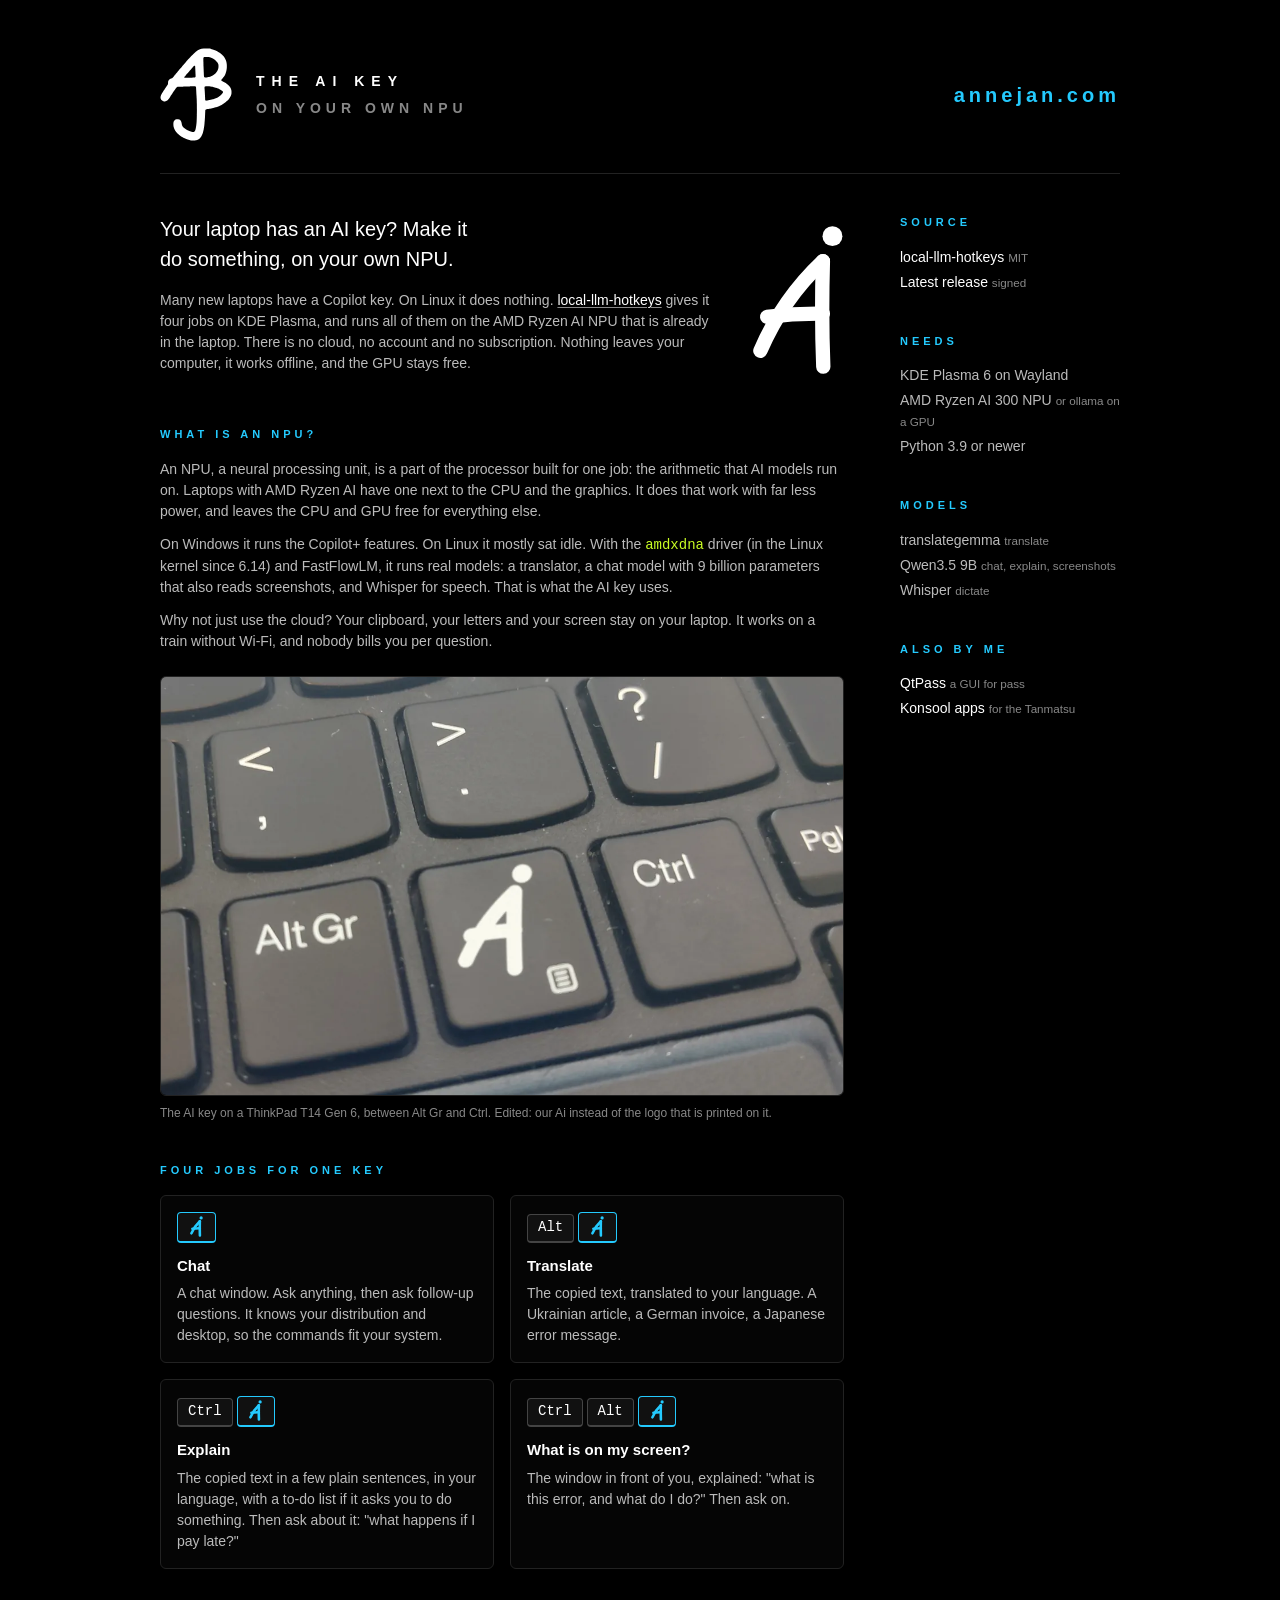
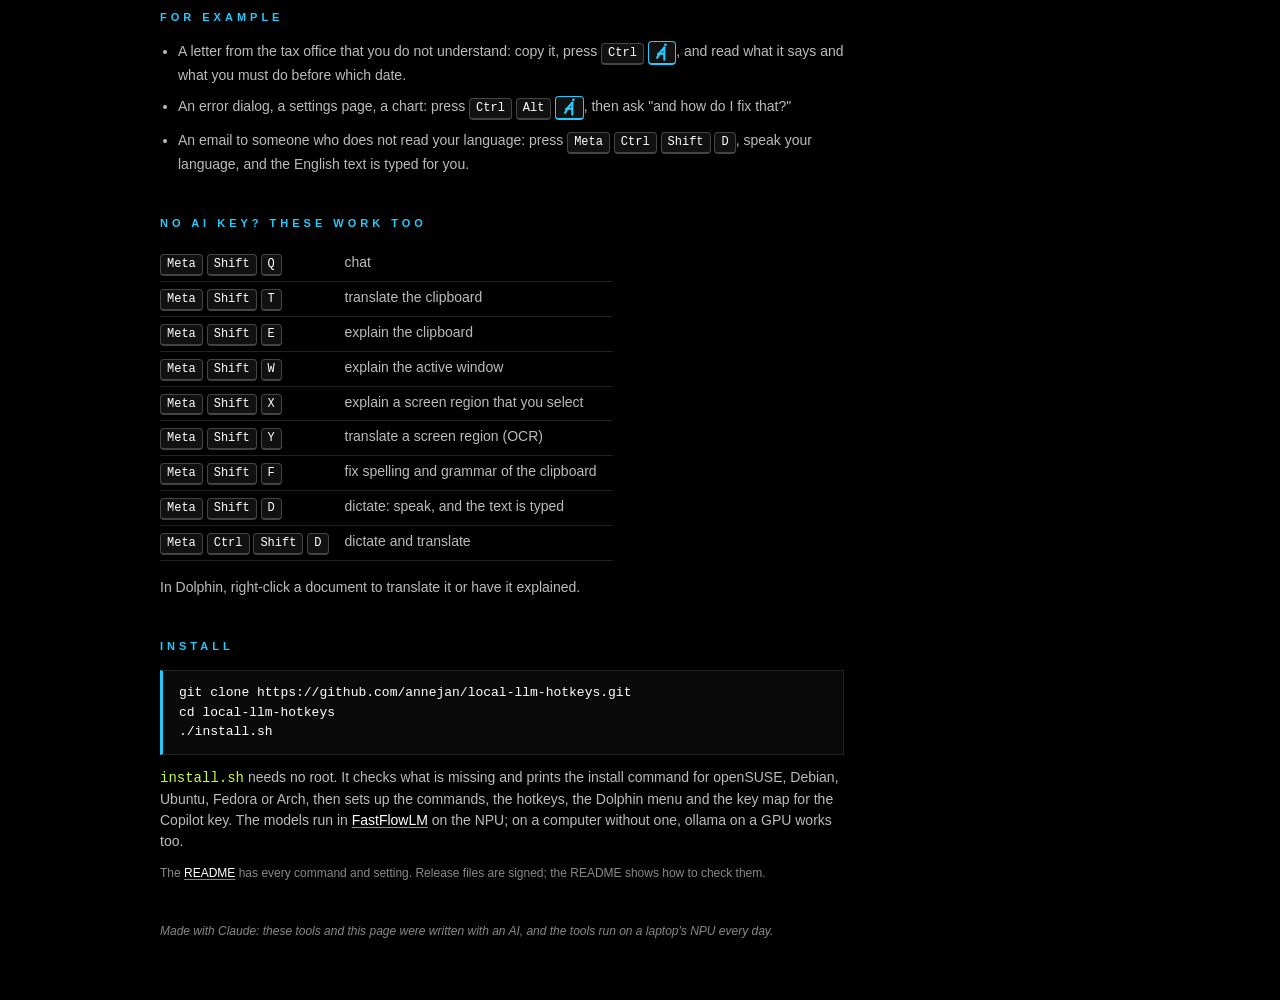
==== ai-key/index.html @ d5d77ce4 "AI key: its own favicon, the Ai on a key cap The AI key page gets the Ai key icon of local-llm-hotke" ====
<!DOCTYPE html>
<html lang="en">
  <head>
    <meta charset="utf-8" />
    <meta name="viewport" content="width=device-width, initial-scale=1" />
    <title>The AI key, on your own NPU – Anne Jan Brouwer</title>
    <meta name="description" content="Your laptop has an AI key? local-llm-hotkeys gives it four jobs on KDE Plasma: chat, translate, explain text and screenshots. Everything runs on the AMD Ryzen AI NPU in the laptop, offline." />
    <meta name="author" content="Anne Jan Brouwer" />
    <meta name="theme-color" content="#000000" />
    <link rel="icon" href="/ai-key/icon-32.png" sizes="32x32" type="image/png" />
    <link rel="icon" href="/ai-key/icon.svg" type="image/svg+xml" />
    <link rel="apple-touch-icon" href="/ai-key/apple-touch-icon.png" />
    <link rel="canonical" href="https://annejan.com/ai-key/" />
    <meta property="og:type" content="website" />
    <meta property="og:url" content="https://annejan.com/ai-key/" />
    <meta property="og:site_name" content="Anne Jan Brouwer" />
    <meta property="og:title" content="The AI key, on your own NPU" />
    <meta property="og:description" content="Make the Copilot key on your Linux laptop do something: chat, translate and explain, on the NPU, offline." />
    <meta property="og:image" content="https://annejan.com/ai-key/og.jpg" />
    <meta property="og:image:type" content="image/jpeg" />
    <meta property="og:image:width" content="1200" />
    <meta property="og:image:height" content="630" />
    <meta property="og:image:alt" content="A laptop key with a hand-drawn Ai on it, glowing cyan, next to the words: The AI key, on your own NPU, annejan.com/ai-key." />
    <meta name="twitter:card" content="summary_large_image" />
    <meta name="twitter:image:alt" content="A laptop key with a hand-drawn Ai on it, glowing cyan, next to the words: The AI key, on your own NPU, annejan.com/ai-key." />
    <meta name="fediverse:creator" content="@annejan@mastodon.social" />
    <script type="application/ld+json">
      {
        "@context": "https://schema.org",
        "@type": "SoftwareApplication",
        "name": "local-llm-hotkeys",
        "url": "https://annejan.com/ai-key/",
        "description": "KDE Plasma hotkeys for the Copilot (AI) key: chat, translate and explain text and screenshots, and dictate, with local models on the AMD Ryzen AI NPU.",
        "applicationCategory": "UtilitiesApplication",
        "operatingSystem": "Linux (KDE Plasma 6)",
        "softwareVersion": "0.2.0",
        "image": "https://annejan.com/ai-key/og.jpg",
        "license": "https://opensource.org/licenses/MIT",
        "author": {
          "@type": "Person",
          "@id": "https://annejan.com/#person",
          "name": "Anne Jan Brouwer",
          "url": "https://annejan.com/"
        },
        "downloadUrl": "https://github.com/annejan/local-llm-hotkeys/releases/latest",
        "codeRepository": "https://github.com/annejan/local-llm-hotkeys",
        "isAccessibleForFree": true,
        "offers": {
          "@type": "Offer",
          "price": "0",
          "priceCurrency": "EUR"
        }
      }
    </script>
    <link rel="stylesheet" href="/style.css" />
    <link rel="stylesheet" href="/ai-key/ai-key.css" />
    <script src="/fx/transit.js" defer></script>
    <script src="/ai-key/agent.js" defer></script>
  </head>
  <body class="cv app">
    <div class="page">
      <header>
        <a href="/" id="home" class="fade" title="Home"><img src="/ajb.svg" width="603" height="781" alt="Anne Jan Brouwer – home" /></a>
        <div>
          <h1>The AI key</h1>
          <h2>On your own NPU</h2>
        </div>
        <p class="www">annejan.com</p>
      </header>

      <div class="columns">
        <main>
          <section class="intro">
            <div>
              <p class="lede">Your laptop has an AI key? Make it do something, on your own NPU.</p>
              <p>Many new laptops have a Copilot key. On Linux it does nothing. <a href="https://github.com/annejan/local-llm-hotkeys">local-llm-hotkeys</a> gives it four jobs on KDE Plasma, and runs all of them on the AMD Ryzen AI NPU that is already in the laptop. There is no cloud, no account and no subscription. Nothing leaves your computer, it works offline, and the GPU stays free.</p>
            </div>
            <button type="button" class="mark-button" aria-label="Ai"><img class="mark" src="/ai-key/ai.svg" width="462" height="754" alt="" /></button>
          </section>

          <section class="npu" aria-labelledby="npu-title">
            <h3 id="npu-title">What is an NPU?</h3>
            <p>An NPU, a neural processing unit, is a part of the processor built for one job: the arithmetic that AI models run on. Laptops with AMD Ryzen AI have one next to the CPU and the graphics. It does that work with far less power, and leaves the CPU and GPU free for everything else.</p>
            <p>On Windows it runs the Copilot+ features. On Linux it mostly sat idle. With the <code>amdxdna</code> driver (in the Linux kernel since 6.14) and FastFlowLM, it runs real models: a translator, a chat model with 9 billion parameters that also reads screenshots, and Whisper for speech. That is what the AI key uses.</p>
            <p>Why not just use the cloud? Your clipboard, your letters and your screen stay on your laptop. It works on a train without Wi-Fi, and nobody bills you per question.</p>
            <figure class="photo">
              <img src="/ai-key/keyboard.webp" srcset="/ai-key/keyboard.webp 1200w, /ai-key/keyboard-2x.webp 2000w" sizes="(max-width: 760px) 100vw, 680px" width="1200" height="736" loading="lazy" alt="A ThinkPad keyboard: Alt Gr, then the AI key with a hand-drawn Ai on it, then Ctrl." />
              <figcaption>The AI key on a ThinkPad T14 Gen 6, between Alt Gr and Ctrl. Edited: our Ai instead of the logo that is printed on it.</figcaption>
            </figure>
          </section>

          <section aria-labelledby="jobs-title">
            <h3 id="jobs-title">Four jobs for one key</h3>
            <ul class="jobs">
              <li>
                <p class="combo"><kbd class="ai" title="Copilot key"><span class="glyph" aria-hidden="true"></span><span class="sr">Copilot</span></kbd></p>
                <h4>Chat</h4>
                <p>A chat window. Ask anything, then ask follow-up questions. It knows your distribution and desktop, so the commands fit your system.</p>
              </li>
              <li>
                <p class="combo"><kbd>Alt</kbd> <kbd class="ai" title="Copilot key"><span class="glyph" aria-hidden="true"></span><span class="sr">Copilot</span></kbd></p>
                <h4>Translate</h4>
                <p>The copied text, translated to your language. A Ukrainian article, a German invoice, a Japanese error message.</p>
              </li>
              <li>
                <p class="combo"><kbd>Ctrl</kbd> <kbd class="ai" title="Copilot key"><span class="glyph" aria-hidden="true"></span><span class="sr">Copilot</span></kbd></p>
                <h4>Explain</h4>
                <p>The copied text in a few plain sentences, in your language, with a to-do list if it asks you to do something. Then ask about it: "what happens if I pay late?"</p>
              </li>
              <li>
                <p class="combo"><kbd>Ctrl</kbd> <kbd>Alt</kbd> <kbd class="ai" title="Copilot key"><span class="glyph" aria-hidden="true"></span><span class="sr">Copilot</span></kbd></p>
                <h4>What is on my screen?</h4>
                <p>The window in front of you, explained: "what is this error, and what do I do?" Then ask on.</p>
              </li>
            </ul>
          </section>

          <section aria-labelledby="examples-title">
            <h3 id="examples-title">For example</h3>
            <ul class="examples">
              <li>A letter from the tax office that you do not understand: copy it, press <kbd>Ctrl</kbd> <kbd class="ai" title="Copilot key"><span class="glyph" aria-hidden="true"></span><span class="sr">Copilot</span></kbd>, and read what it says and what you must do before which date.</li>
              <li>An error dialog, a settings page, a chart: press <kbd>Ctrl</kbd> <kbd>Alt</kbd> <kbd class="ai" title="Copilot key"><span class="glyph" aria-hidden="true"></span><span class="sr">Copilot</span></kbd>, then ask "and how do I fix that?"</li>
              <li>An email to someone who does not read your language: press <kbd>Meta</kbd> <kbd>Ctrl</kbd> <kbd>Shift</kbd> <kbd>D</kbd>, speak your language, and the English text is typed for you.</li>
            </ul>
          </section>

          <section aria-labelledby="keys-title">
            <h3 id="keys-title">No AI key? These work too</h3>
            <table class="keys">
              <tr><th><kbd>Meta</kbd> <kbd>Shift</kbd> <kbd>Q</kbd></th><td>chat</td></tr>
              <tr><th><kbd>Meta</kbd> <kbd>Shift</kbd> <kbd>T</kbd></th><td>translate the clipboard</td></tr>
              <tr><th><kbd>Meta</kbd> <kbd>Shift</kbd> <kbd>E</kbd></th><td>explain the clipboard</td></tr>
              <tr><th><kbd>Meta</kbd> <kbd>Shift</kbd> <kbd>W</kbd></th><td>explain the active window</td></tr>
              <tr><th><kbd>Meta</kbd> <kbd>Shift</kbd> <kbd>X</kbd></th><td>explain a screen region that you select</td></tr>
              <tr><th><kbd>Meta</kbd> <kbd>Shift</kbd> <kbd>Y</kbd></th><td>translate a screen region (OCR)</td></tr>
              <tr><th><kbd>Meta</kbd> <kbd>Shift</kbd> <kbd>F</kbd></th><td>fix spelling and grammar of the clipboard</td></tr>
              <tr><th><kbd>Meta</kbd> <kbd>Shift</kbd> <kbd>D</kbd></th><td>dictate: speak, and the text is typed</td></tr>
              <tr><th><kbd>Meta</kbd> <kbd>Ctrl</kbd> <kbd>Shift</kbd> <kbd>D</kbd></th><td>dictate and translate</td></tr>
            </table>
            <p>In Dolphin, right-click a document to translate it or have it explained.</p>
          </section>

          <section aria-labelledby="install-title">
            <h3 id="install-title">Install</h3>
<pre class="chamber"><code>git clone https://github.com/annejan/local-llm-hotkeys.git
cd local-llm-hotkeys
./install.sh</code></pre>
            <p><code>install.sh</code> needs no root. It checks what is missing and prints the install command for openSUSE, Debian, Ubuntu, Fedora or Arch, then sets up the commands, the hotkeys, the Dolphin menu and the key map for the Copilot key. The models run in <a href="https://github.com/FastFlowLM/FastFlowLM">FastFlowLM</a> on the NPU; on a computer without one, ollama on a GPU works too.</p>
            <p class="note">The <a href="https://github.com/annejan/local-llm-hotkeys#readme">README</a> has every command and setting. Release files are signed; the README shows how to check them.</p>
          </section>

          <p class="made">Made with Claude: these tools and this page were written with an AI, and the tools run on a laptop's NPU every day.</p>
        </main>

        <aside>
          <section>
            <h3>Source</h3>
            <ul>
              <li><a href="https://github.com/annejan/local-llm-hotkeys">local-llm-hotkeys</a> <small>MIT</small></li>
              <li><a href="https://github.com/annejan/local-llm-hotkeys/releases/latest">Latest release</a> <small>signed</small></li>
            </ul>
          </section>
          <section>
            <h3>Needs</h3>
            <ul>
              <li>KDE Plasma 6 on Wayland</li>
              <li>AMD Ryzen AI 300 NPU <small>or ollama on a GPU</small></li>
              <li>Python 3.9 or newer</li>
            </ul>
          </section>
          <section>
            <h3>Models</h3>
            <ul>
              <li>translategemma <small>translate</small></li>
              <li>Qwen3.5 9B <small>chat, explain, screenshots</small></li>
              <li>Whisper <small>dictate</small></li>
            </ul>
          </section>
          <section>
            <h3>Also by me</h3>
            <ul>
              <li><a href="https://qtpass.org/">QtPass</a> <small>a GUI for pass</small></li>
              <li><a href="/konsool/?Anne%20Jan%20Brouwer">Konsool apps</a> <small>for the Tanmatsu</small></li>
            </ul>
          </section>
        </aside>
      </div>
    </div>
  </body>
</html>
---- style.css ----
:root {
  --bg: #000;
  --fg: #fff;
  --text: #bbb;
  --muted: #888;
  --rule: #222;
  --cyan: #24cafe;
  --lime: #cafe24;
  --bronze: #e3913f;
}
* { box-sizing: border-box; }
html { color-scheme: dark; }
body {
  margin: 0;
  background: var(--bg);
  color: var(--muted);
  font: 12px/1.5 "Helvetica Neue", Helvetica, Arial, sans-serif;
  transition: background-color 2s, opacity 1s;
}
a { color: var(--fg); text-decoration: none; }
a:hover, a:focus-visible { text-decoration: underline; }

h1, h2 {
  color: var(--fg);
  font-size: 14px;
  font-weight: bold;
  text-transform: uppercase;
  margin: 0;
}
h1 { letter-spacing: 7px; }
h2 { letter-spacing: 5px; color: var(--muted); margin-top: 6px; }

@keyframes fade-in { from { opacity: 0.01; } }

/* Front page */

body.home {
  min-height: 100vh;
  display: grid;
  place-items: center;
}
#card {
  display: grid;
  grid-template-columns: auto 1fr;
  grid-template-areas:
    "mark name"
    "mark social"
    "www  www"
    "tag  tag";
  column-gap: 48px;
  width: min(760px, 100% - 32px);
  padding: 48px 0;
  animation: fade-in 3s ease both;
}
#mark {
  grid-area: mark;
  display: block;
  width: clamp(180px, 36vw, 300px);
  height: auto;
  transition: filter 0.4s;
}
#mark:hover { filter: drop-shadow(0 0 12px var(--glow, var(--cyan))); }
#mark.boing { animation: boing 0.4s ease; }
@keyframes boing {
  30% { transform: scale(1.12, 0.88); }
  60% { transform: scale(0.95, 1.05); }
}
#card header { grid-area: name; align-self: end; }

.social {
  grid-area: social;
  align-self: start;
  display: flex;
  flex-wrap: wrap;
  gap: 16px;
  max-width: calc(5 * 40px + 4 * 16px);   /* two rows of five */
  list-style: none;
  margin: 24px 0 0;
  padding: 0;
}
.social a {
  position: relative;
  display: block;
  width: 40px;
  height: 40px;
  color: var(--fg);
}
.social svg, .social .icon {
  position: absolute;
  inset: 0;
  width: 100%;
  height: 100%;
  fill: currentColor;
  transition: transform 0.2s, color 0.2s;
}
/* Logos without an SVG: a white PNG used as a mask, so they take the text colour. */
.social .icon {
  background: currentColor;
  -webkit-mask: var(--icon) center / contain no-repeat;
  mask: var(--icon) center / contain no-repeat;
}
.icon.maindeck { --icon: url(/logos/maindeck.png); }
.icon.qtpass { --icon: url(/logos/qtpass.png); }
.icon.badgeteam { --icon: url(/logos/badgeteam.png); }
.icon.aidtoukraine { --icon: url(/logos/aidtoukraine.png); }
.icon.konsool { --icon: url(/logos/konsool.png); }
.icon.portals { --icon: url(/logos/portals.png); }
.icon.tic80 { --icon: url(/logos/tic80.png); }
.social a:hover :is(svg, .icon), .social a:focus-visible :is(svg, .icon) {
  color: var(--cyan);
  transform: scale(1.5);
}
.social a.launch :is(svg, .icon) {
  z-index: 1;
  transform: scale(32);
  opacity: 0;
  transition: transform 1s ease-in, opacity 1s ease-in;
}

.www {
  grid-area: www;
  margin: 32px 0 0;
  color: var(--cyan);
  font-size: clamp(22px, 7.4vw, 58px);
  font-weight: bold;
  letter-spacing: 0.28em;
  line-height: 1.1;
  white-space: nowrap;
}
/* Once the monogram is clicked, site.js turns it into a neon tube (.lit): a white-hot core
   in a glow, which now and then stutters, like a tube that's not quite warmed up, and a
   longer timeline on top: a bad letter, a drift through the monogram's colours, a power
   cut. --neon is registered so the colour can drift. */
@property --neon {
  syntax: '<color>';
  inherits: true;
  initial-value: #24cafe;
}
#card .www.lit {
  --neon: var(--cyan);
  color: #e8fbff;
  text-shadow: 0 0 2px #fff, 0 0 8px var(--neon), 0 0 18px var(--neon), 0 0 36px var(--neon),
    0 0 70px color-mix(in srgb, var(--neon) 55%, transparent);
  animation: neon 9s infinite;
  transition: --neon 2.5s ease;
}
#card .www.lit.flash { transition-duration: 0.15s; }
@keyframes neon {
  0%, 88%, 89.4%, 90.6%, 100% {
    color: #e8fbff;
    text-shadow: 0 0 2px #fff, 0 0 8px var(--neon), 0 0 18px var(--neon), 0 0 36px var(--neon),
      0 0 70px color-mix(in srgb, var(--neon) 55%, transparent);
  }
  88.7%, 90% {
    color: #4f8fa3;
    text-shadow: 0 0 4px color-mix(in srgb, var(--neon) 30%, transparent);
  }
}
/* A letter whose tube is out: just the glass, faintly. */
#card .www.lit span.off {
  color: rgba(150, 220, 240, 0.16);
  text-shadow: none;
}
/* A letter whose tube is going: on, off, on, off, irregularly. */
#card .www.lit span.bad { animation: bad 1.3s steps(1) infinite; }
@keyframes bad {
  0%, 9%, 31%, 47%, 72%, 81% { color: rgba(150, 220, 240, 0.16); text-shadow: none; }
  5%, 22%, 38%, 60%, 76%, 90% { color: inherit; text-shadow: inherit; }
}
.tag {
  grid-area: tag;
  margin: 12px 0 0;
  font-size: 10px;
  letter-spacing: 4px;
  text-transform: uppercase;
}

body.leaving { background-color: var(--fg); }
body.leaving .social li, body.leaving .www, body.leaving .tag {
  opacity: 0;
  transition: opacity 2s;
}
body.leaving .social li:has(.launch) { opacity: 1; }
body.fading { opacity: 0; }
/* Into the Konsool's screen: the page fades while the icon flies at you (fx/transit.js). */
body.zooming { overflow: hidden; }
body.zooming #card, body.zooming .page { opacity: 0; transition: opacity 0.7s ease-in; }
.konsool-fly {
  position: fixed;
  z-index: 10;
  pointer-events: none;
  will-change: transform;
}
.konsool-fly::before {
  content: "";
  position: absolute;
  inset: 0;
  background: var(--fg);
  -webkit-mask: var(--icon) center / contain no-repeat;
  mask: var(--icon) center / contain no-repeat;
}
.konsool-screen { position: absolute; background: var(--bg); }
.konsool-screen.round { border-radius: 50%; }
/* The way to Portals: a blue portal (fx/transit.js), black inside, a glowing blue rim. */
body.portaling #card, body.portaling .page { opacity: 1; transition: none; }
.portal-out {
  position: fixed;
  z-index: 10;
  width: 0;
  height: 0;
  transform: translate(-50%, -50%);
  border-radius: 50%;
  background: var(--bg);
  border: 4px solid #2c8cff;
  box-shadow: 0 0 18px 6px rgba(44, 140, 255, 0.75), inset 0 0 14px 4px rgba(44, 140, 255, 0.6);
  pointer-events: none;
}

@media (max-width: 560px) {
  #card {
    grid-template-columns: 1fr;
    grid-template-areas: "mark" "name" "social" "www" "tag";
    justify-items: center;
    text-align: center;
  }
  #mark { width: min(60vw, 240px); margin-bottom: 24px; }
  .social { justify-content: center; gap: 12px; max-width: calc(5 * 34px + 4 * 12px); }
  .social a { width: 34px; height: 34px; }
  .www { letter-spacing: 0.12em; }
  .tag { font-size: 12px; letter-spacing: 2px; }
}

/* CV page */

body.cv {
  font-size: 14px;
  color: var(--text);
}
.page {
  width: min(960px, 100% - 32px);
  margin: 0 auto;
  padding: 48px 0 64px;
  animation: fade-in 1s ease both;
}
.page > header {
  position: relative;
  display: flex;
  align-items: center;
  gap: 24px;
  padding-bottom: 32px;
  border-bottom: 1px solid var(--rule);
}
#home img {
  display: block;
  width: 72px;
  height: auto;
  transition: filter 0.4s;
}
#home:hover img { filter: drop-shadow(0 0 8px var(--cyan)); }
.page > header .www {
  margin: 0 0 0 auto;
  font-size: 20px;
  letter-spacing: 0.2em;
}
/* Switch between the English and the Dutch CV, in the space above the header so annejan.com keeps its place. */
.page > header .lang {
  position: absolute;
  top: -36px;
  right: 0;
  padding: 4px 0;
  color: var(--muted);
  font-size: 11px;
  letter-spacing: 4px;
  text-transform: uppercase;
}

.columns {
  display: grid;
  grid-template-columns: 1fr 220px;
  gap: 56px;
  margin-top: 40px;
}
h3 {
  margin: 0 0 16px;
  color: var(--cyan);
  font-size: 11px;
  letter-spacing: 4px;
  text-transform: uppercase;
}
section + section { margin-top: 40px; }
section p { margin: 0 0 12px; }
/* Links in running text need more than colour to stand out (WCAG 1.4.1). */
main section p a { text-decoration: underline; text-decoration-color: var(--muted); text-underline-offset: 2px; }
main section p a:hover, main section p a:focus-visible { text-decoration-color: currentColor; }
.profile p { color: var(--fg); font-size: 16px; line-height: 1.6; }

.entry { margin-bottom: 24px; }
.entry h4 {
  margin: 0;
  color: var(--fg);
  font-size: 14px;
}
.entry h4 span { color: var(--muted); font-weight: normal; }
.entry .when {
  margin: 2px 0 6px;
  color: var(--muted);
  font-size: 12px;
  letter-spacing: 1px;
}
.entry p { margin: 0 0 6px; }
.entry .tech { color: var(--lime); font-size: 12px; }

aside ul { list-style: none; margin: 0; padding: 0; }
aside li { margin-bottom: 4px; }
aside small { color: var(--muted); }
aside ul + p { margin-top: 12px; }

@media (max-width: 720px) {
  .columns { grid-template-columns: 1fr; gap: 0; }
  aside { margin-top: 40px; display: grid; grid-template-columns: 1fr 1fr; gap: 0 24px; }
  aside section + section { margin-top: 0; }
  aside section { margin-bottom: 32px; }
  .page > header .www { display: none; }
  /* Without annejan.com, line the switch up with the end of the rule (letter-spacing also follows the last letter). */
  .page > header .lang { margin-right: -4px; }
}

@media (prefers-reduced-motion: reduce) {
  #card, .page { animation: none; }
  body, .social svg, .social .icon, #mark, #home img { transition: none; }
}

.prods { list-style: none; margin: 0; padding: 0; }
.prods li {
  display: flex;
  flex-wrap: wrap;
  align-items: baseline;
  gap: 2px 12px;
  padding: 8px 0;
  border-bottom: 1px solid var(--rule);
}
.prods li > a { color: var(--fg); font-weight: bold; }
.prods .meta { color: var(--muted); font-size: 12px; letter-spacing: 1px; }
.prods .win { color: var(--lime); font-weight: bold; }
.prods .bronze { color: var(--bronze); font-weight: bold; }
.prods small { margin-left: auto; font-size: 12px; }

/* 13:37 on the home page (site.js): the address goes leet green for a minute. */
#card .www.leet {
  --neon: #39ff14;
  color: #39ff14;
}

/* 1 April (site.js): the CV in Comic Sans, like the monogram. */
html.april body.cv,
html.april body.cv * {
  font-family: 'Comic Sans MS', 'Comic Sans', 'Chalkboard SE', 'Comic Neue', cursive !important;
}

/* Printed, the CV signs off with a tiny monogram. */
@media print {
  body.cv::after {
    content: "    _       _ ____  \A   / \\     | | __ ) \A  / _ \\ _  | |  _ \\ \A / ___ \\ |_| | |_) |\A/_/   \\_\\___/|____/ ";
    display: block;
    margin-top: 2em;
    white-space: pre;
    font: 6pt/1.1 monospace;
    color: #999;
  }
}
---- ai-key/ai-key.css ----
/* The AI key page (local-llm-hotkeys). Shared layout comes from /style.css. */

.app .lede { color: var(--fg); font-size: 20px; line-height: 1.5; margin: 0 0 16px; text-wrap: balance; }
.made { margin-top: 40px; color: var(--muted); font-size: 12px; font-style: italic; }
.note { color: var(--muted); font-size: 12px; }

kbd {
  display: inline-block;
  min-width: 1.6em;
  padding: 1px 6px;
  border: 1px solid #444;
  border-bottom-width: 2px;
  border-radius: 4px;
  background: #111;
  color: var(--fg);
  font: 12px/1.4 ui-monospace, "SFMono-Regular", Menlo, Consolas, monospace;
  text-align: center;
}
/* The Copilot key stands out in the site's cyan, with the hand-drawn Ai (in the style of the AJB
   logo) on it. The Ai is a mask, so it takes the key's colour; screen readers get "Copilot". */
kbd.ai { border-color: var(--cyan); color: var(--cyan); }
kbd.ai .glyph {
  display: inline-block;
  width: 1.2em;
  height: 1.5em;
  vertical-align: -0.4em;
  background: currentColor;
  /* A heavier line than ai.svg, so it stays legible at text size. */
  -webkit-mask: url(/ai-key/ai-key-cap.svg) center / contain no-repeat;
  mask: url(/ai-key/ai-key-cap.svg) center / contain no-repeat;
}
.sr {
  position: absolute;
  width: 1px;
  height: 1px;
  overflow: hidden;
  clip-path: inset(50%);
  white-space: nowrap;
}
kbd.ai:hover { box-shadow: 0 0 8px var(--cyan); }

/* The intro: the text, and the large hand-drawn Ai next to it. */
.intro { display: grid; grid-template-columns: 1fr auto; gap: 32px; align-items: center; }
.intro .mark { display: block; width: auto; height: 150px; transition: filter 0.4s; }
.intro .mark:hover { filter: drop-shadow(0 0 10px var(--cyan)); }

/* The big Ai is a button: three clicks wake it up (agent.js). No hint, it is an easter egg. */
.mark-button { padding: 0; border: 0; background: none; cursor: default; }
.mark-button:focus-visible { outline: 1px dashed var(--muted); outline-offset: 6px; }

/* The Ai as a Clippy-style assistant, bottom right, with a yellow speech balloon. */
.agent {
  position: fixed;
  right: 24px;
  bottom: 24px;
  z-index: 10;
  display: flex;
  flex-direction: column;
  align-items: flex-end;
  max-width: min(320px, 100vw - 48px);
  opacity: 0;
  transform: translateY(40px);
  transition: opacity 0.4s, transform 0.4s cubic-bezier(0.2, 1.4, 0.4, 1);
}
.agent.in { opacity: 1; transform: none; }
.agent .balloon {
  position: relative;
  margin-bottom: 18px;
  padding: 12px 14px 10px;
  border: 1px solid #000;
  border-radius: 10px;
  background: #ffffcc;
  color: #000;
  font: 14px/1.4 "Comic Sans MS", "Comic Neue", "Comic Mono", cursive;
  box-shadow: 4px 4px 0 rgba(36, 202, 254, 0.35);
}
.agent .balloon::after {  /* the tail, pointing at the Ai's head: the dot, on the left since it is mirrored */
  content: "";
  position: absolute;
  right: 84px;
  bottom: -12px;
  border: 12px solid transparent;
  border-bottom: 0;
  border-top-color: #ffffcc;
  filter: drop-shadow(0 1px 0 #000);
}
.agent .balloon p { margin: 0 0 10px; }
.agent .buttons { display: flex; gap: 8px; justify-content: flex-end; flex-wrap: wrap; }
.agent .buttons button {
  padding: 3px 10px;
  border: 1px solid #000;
  border-radius: 3px;
  background: #eee;
  color: #000;
  font: inherit;
  font-size: 13px;
  cursor: pointer;
}
.agent .buttons button:hover, .agent .buttons button:focus-visible { background: #fff; outline: 2px solid var(--cyan); }
/* Mirrored, only here: looking up at its own speech balloon, it is more fun this way round. */
.agent .figure { width: 64px; height: 102px; margin-right: 24px; cursor: pointer; transform: scaleX(-1); }
.agent .figure svg { width: 100%; height: 100%; overflow: visible; }
.agent .stroke { fill: none; stroke: #fff; stroke-width: 96; stroke-linecap: round; stroke-linejoin: round; }
.agent .dot { fill: var(--cyan); transform-box: fill-box; transform-origin: center; }
.agent.talking .dot { animation: hop 0.5s ease-out 3; }
.agent.talking .figure svg { animation: lean 1.5s ease-in-out; }
@keyframes hop { 50% { transform: translateY(-60%); } }
@keyframes lean { 30% { transform: rotate(-6deg); } 70% { transform: rotate(4deg); } }
@media (prefers-reduced-motion: reduce) {
  .agent { transition: opacity 0.2s; transform: none; }
  .agent.talking .dot, .agent.talking .figure svg { animation: none; }
}

/* The second egg (agent.js, type "poep"): the big Ai as live SVG, the same size as the <img>. */
.intro svg.mark { width: auto; aspect-ratio: 462 / 754; overflow: visible; }
.mark.live .stroke { fill: none; stroke: #fff; stroke-width: 72; stroke-linecap: round; stroke-linejoin: round; }
.mark.live .dot { fill: #fff; transform-box: fill-box; transform-origin: center; }
.mark.live .leg { transition: stroke-dashoffset 0.6s ease-in-out; }
.mark.live.strain { animation: strain 0.12s linear 6; }
.mark.live .drop {
  fill: none; stroke: #fff; stroke-width: 32; stroke-linecap: round;
  transform-box: fill-box; transform-origin: 50% 0; transform: scale(0.1, 0); opacity: 0;
  transition: transform 0.7s ease-out, opacity 0.2s;
}
.mark.live.out .drop { transform: none; opacity: 1; }
.mark.live.down .drop { transform: translateY(74px); transition: transform 0.35s cubic-bezier(0.5, 0, 1, 1); animation: land 0.3s ease-out 0.35s; }
.mark.live .smell { fill: none; stroke: var(--muted); stroke-width: 10; stroke-linecap: round; opacity: 0; }
.mark.live.stink .smell { animation: smell 1.1s ease-out 2; }
.mark.live.done .drop { opacity: 0; transition: transform 0.35s, opacity 0.8s 0.2s; }
.mark.live.done .dot { animation: hop 0.5s ease-out 2; }
@keyframes strain { 25% { transform: translate(2px, 1px); } 75% { transform: translate(-2px, 1px); } }
@keyframes land { 40% { transform: translateY(74px) scale(1.18, 0.8); } }
@keyframes smell { 0% { opacity: 0; transform: translateY(0); } 40% { opacity: 0.9; } 100% { opacity: 0; transform: translateY(-40px); } }
@media (prefers-reduced-motion: reduce) {
  .mark.live .leg, .mark.live .drop, .mark.live.down .drop, .mark.live.done .drop { transition: none; }
  .mark.live.strain, .mark.live.down .drop, .mark.live.stink .smell, .mark.live.done .dot { animation: none; }
  .mark.live.down .drop { transform: translateY(74px); }
  .mark.live.stink .smell { opacity: 0.9; }
  .mark.live.done .smell { opacity: 0; }
}

/* What is an NPU: the photo of the key. */
.photo { margin: 24px 0 0; }
.photo img { display: block; width: 100%; height: auto; border-radius: 6px; border: 1px solid var(--rule); }
.photo figcaption { margin-top: 8px; color: var(--muted); font-size: 12px; }

/* Four jobs: a grid of cards, two per row, one on a phone. */
.jobs {
  display: grid;
  grid-template-columns: repeat(2, 1fr);
  gap: 16px;
  margin: 0;
  padding: 0;
  list-style: none;
}
.jobs li {
  padding: 16px;
  border: 1px solid var(--rule);
  border-radius: 6px;
  background: #050505;
  transition: border-color 0.3s;
}
.jobs li:hover { border-color: #333; }
.jobs .combo { margin: 0 0 12px; }
.jobs .combo kbd { font-size: 14px; padding: 3px 10px; }
.jobs h4 { margin: 0 0 6px; color: var(--fg); font-size: 15px; }
.jobs p:last-child { margin: 0; }

.examples { margin: 0; padding-left: 18px; }
.examples li { margin-bottom: 10px; }

.keys { border-collapse: collapse; margin: 0 0 16px; }
.keys th, .keys td { padding: 5px 16px 5px 0; border-bottom: 1px solid var(--rule); text-align: left; vertical-align: top; }
.keys th { color: var(--fg); font-weight: normal; white-space: nowrap; }

main code { color: var(--lime); }
pre.chamber {
  margin: 0 0 12px;
  padding: 12px 16px;
  overflow-x: auto;
  border: 1px solid var(--rule);
  border-left: 3px solid var(--cyan);
  background: #0a0a0a;
  color: var(--fg);
  font-size: 13px;
  line-height: 1.5;
}
pre.chamber code { color: inherit; }

/* Grid items do not shrink below their content by default; without this, the wide code block
   makes the main column wider than a phone screen. */
.columns > * { min-width: 0; }

@media (max-width: 760px) {
  .intro { gap: 16px; }
  .intro .mark { height: 96px; }
  .columns { grid-template-columns: 1fr; gap: 24px; }
  .jobs { grid-template-columns: 1fr; }
  .keys th { white-space: normal; }
}
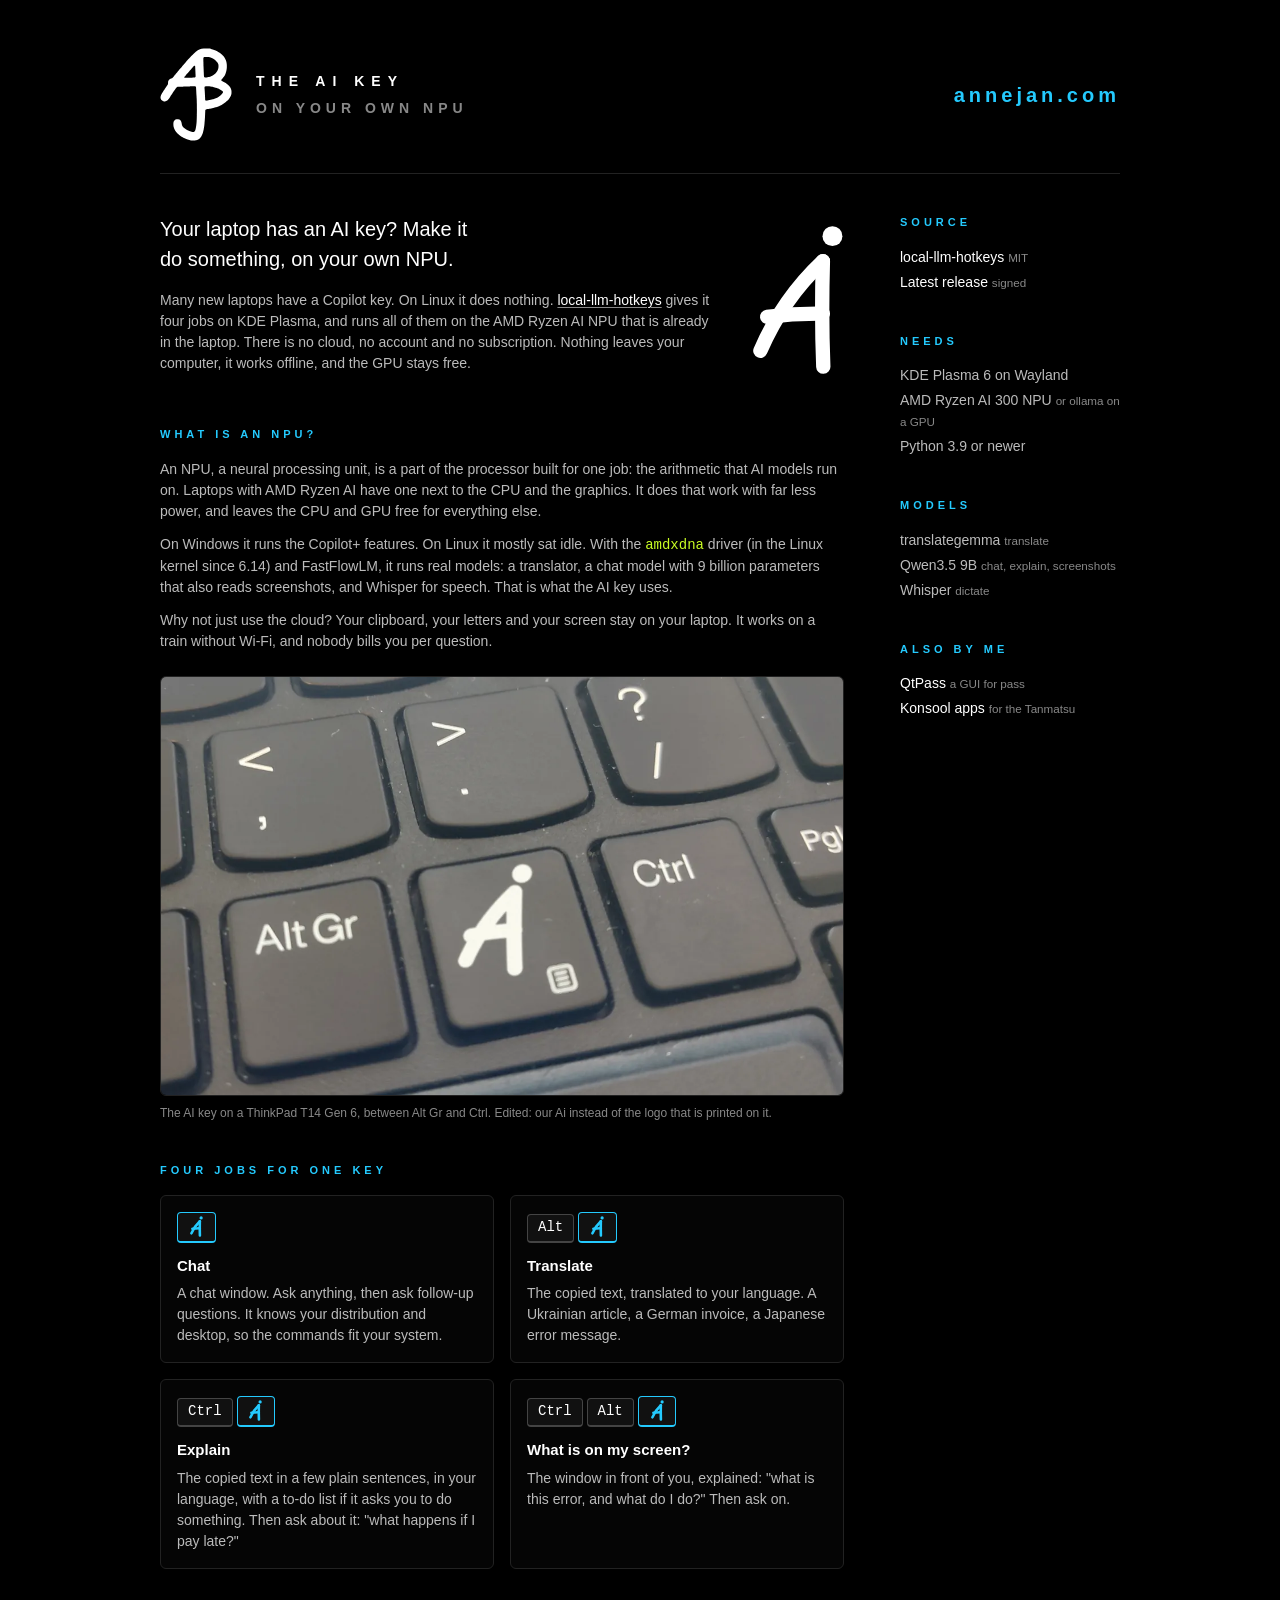
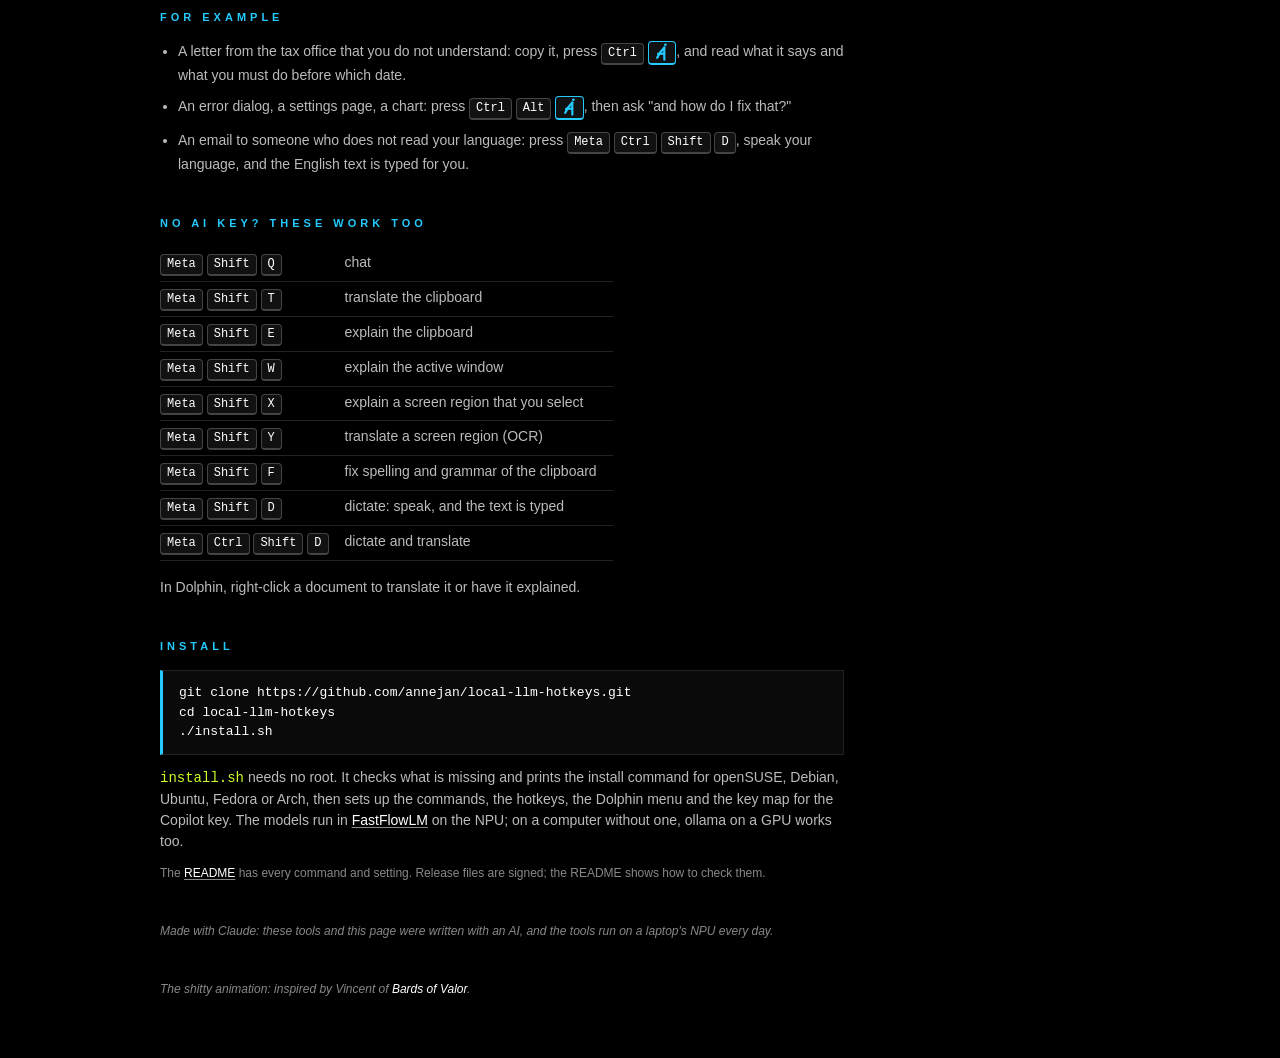
==== commit 4273053d: "AI key: credit Vincent of Bards of Valor for the shitty animation Co-Authored-By: Claude Opus 5.5 <n" ====
--- a/ai-key/index.html
+++ b/ai-key/index.html
@@ -54,6 +54,7 @@
     </script>
     <link rel="stylesheet" href="/style.css" />
     <link rel="stylesheet" href="/ai-key/ai-key.css" />
+    <script src="/ai-key/arrive.js"></script>
     <script src="/fx/transit.js" defer></script>
     <script src="/ai-key/agent.js" defer></script>
   </head>
@@ -150,6 +151,7 @@
           </section>
 
           <p class="made">Made with Claude: these tools and this page were written with an AI, and the tools run on a laptop's NPU every day.</p>
+          <p class="made">The shitty animation: inspired by Vincent of <a href="https://bardsofvalor.nl/">Bards of Valor</a>.</p>
         </main>
 
         <aside>
--- a/style.css
+++ b/style.css
@@ -171,7 +171,7 @@
   grid-area: tag;
   margin: 12px 0 0;
   font-size: 10px;
-  letter-spacing: 4px;
+  letter-spacing: 3px;  /* 3, not 4: with NL · УКР · DE the line still fits under www.annejan.com */
   text-transform: uppercase;
 }
 
@@ -201,6 +201,29 @@
 }
 .konsool-screen { position: absolute; background: var(--bg); }
 .konsool-screen.round { border-radius: 50%; }
+/* The way to the AI key (fx/transit.js): the key cap is pressed, the lights go out and a big Ai
+   draws itself; ai-key/arrive.js picks it up from the same place and size on the other side. */
+.key-fly {
+  position: fixed;
+  z-index: 11;
+  pointer-events: none;
+  background: var(--icon) center / contain no-repeat;
+}
+.ai-curtain { position: fixed; inset: 0; z-index: 10; background: var(--bg); pointer-events: none; }
+.ai-draw {
+  position: fixed;
+  z-index: 12;
+  left: 50%;
+  top: 50%;
+  height: 60vh;
+  width: auto;
+  aspect-ratio: 462 / 754;
+  transform: translate(-50%, -50%);
+  overflow: visible;
+  pointer-events: none;
+}
+.ai-draw .stroke { fill: none; stroke: var(--fg); stroke-width: 72; stroke-linecap: round; stroke-linejoin: round; }
+.ai-draw .dot { fill: var(--fg); transform-box: fill-box; transform-origin: center; }
 /* The way to Portals: a blue portal (fx/transit.js), black inside, a glowing blue rim. */
 body.portaling #card, body.portaling .page { opacity: 1; transition: none; }
 .portal-out {
@@ -262,7 +285,7 @@
   font-size: 20px;
   letter-spacing: 0.2em;
 }
-/* Switch between the English and the Dutch CV, in the space above the header so annejan.com keeps its place. */
+/* Switch between the CV's languages (the other three), in the space above the header so annejan.com keeps its place. */
 .page > header .lang {
   position: absolute;
   top: -36px;
@@ -273,6 +296,8 @@
   letter-spacing: 4px;
   text-transform: uppercase;
 }
+.page > header .lang a { color: inherit; }
+.page > header .lang a:hover, .page > header .lang a:focus-visible { color: var(--fg); }
 
 .columns {
   display: grid;
@@ -323,6 +348,10 @@
   .page > header .www { display: none; }
   /* Without annejan.com, line the switch up with the end of the rule (letter-spacing also follows the last letter). */
   .page > header .lang { margin-right: -4px; }
+}
+/* Three languages on a phone: less spacing, so the switch stays on one line above the header. */
+@media (max-width: 480px) {
+  .page > header .lang { margin-right: 0; letter-spacing: 1px; white-space: nowrap; }
 }
 
 @media (prefers-reduced-motion: reduce) {
--- a/ai-key/ai-key.css
+++ b/ai-key/ai-key.css
@@ -38,6 +38,9 @@
   white-space: nowrap;
 }
 kbd.ai:hover { box-shadow: 0 0 8px var(--cyan); }
+
+/* Arriving through the Ai key (ai-key/arrive.js): black until the Ai has landed on the mark. */
+html.ai-arrive .page { opacity: 0; }
 
 /* The intro: the text, and the large hand-drawn Ai next to it. */
 .intro { display: grid; grid-template-columns: 1fr auto; gap: 32px; align-items: center; }
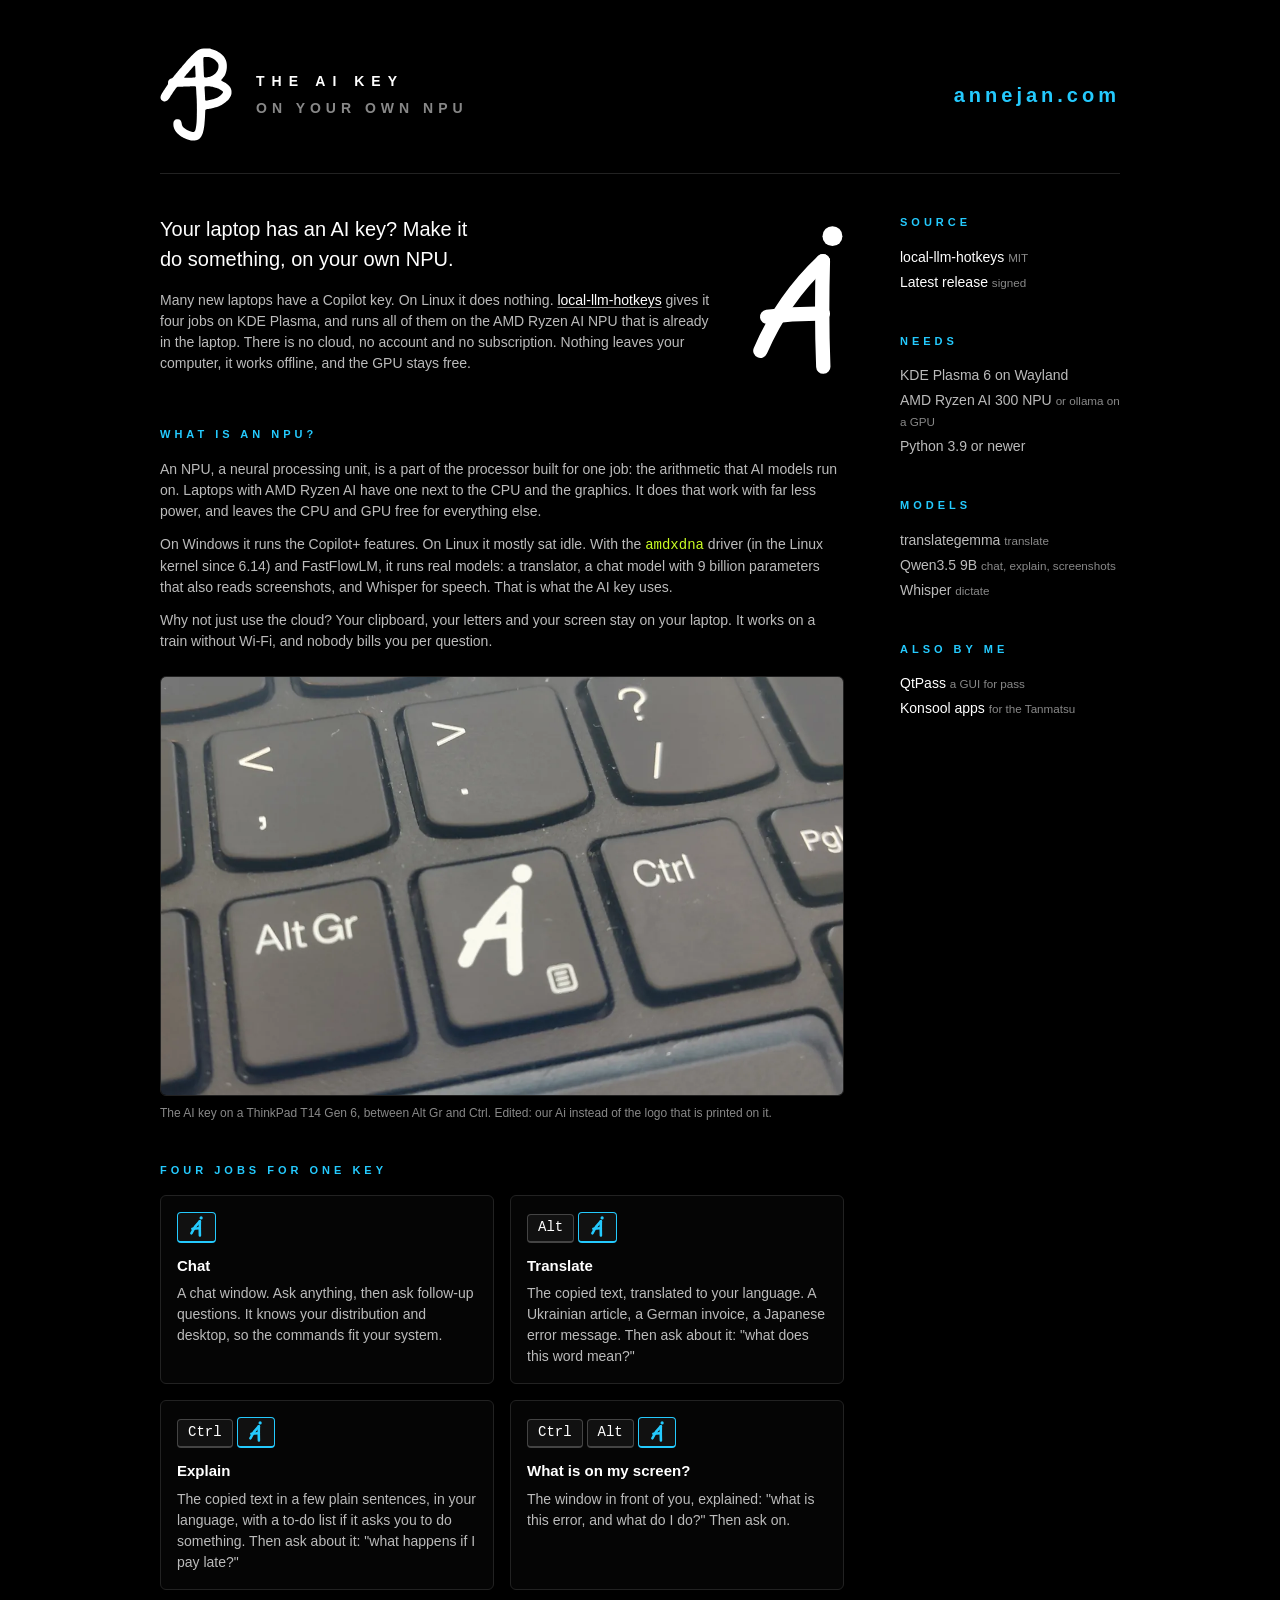
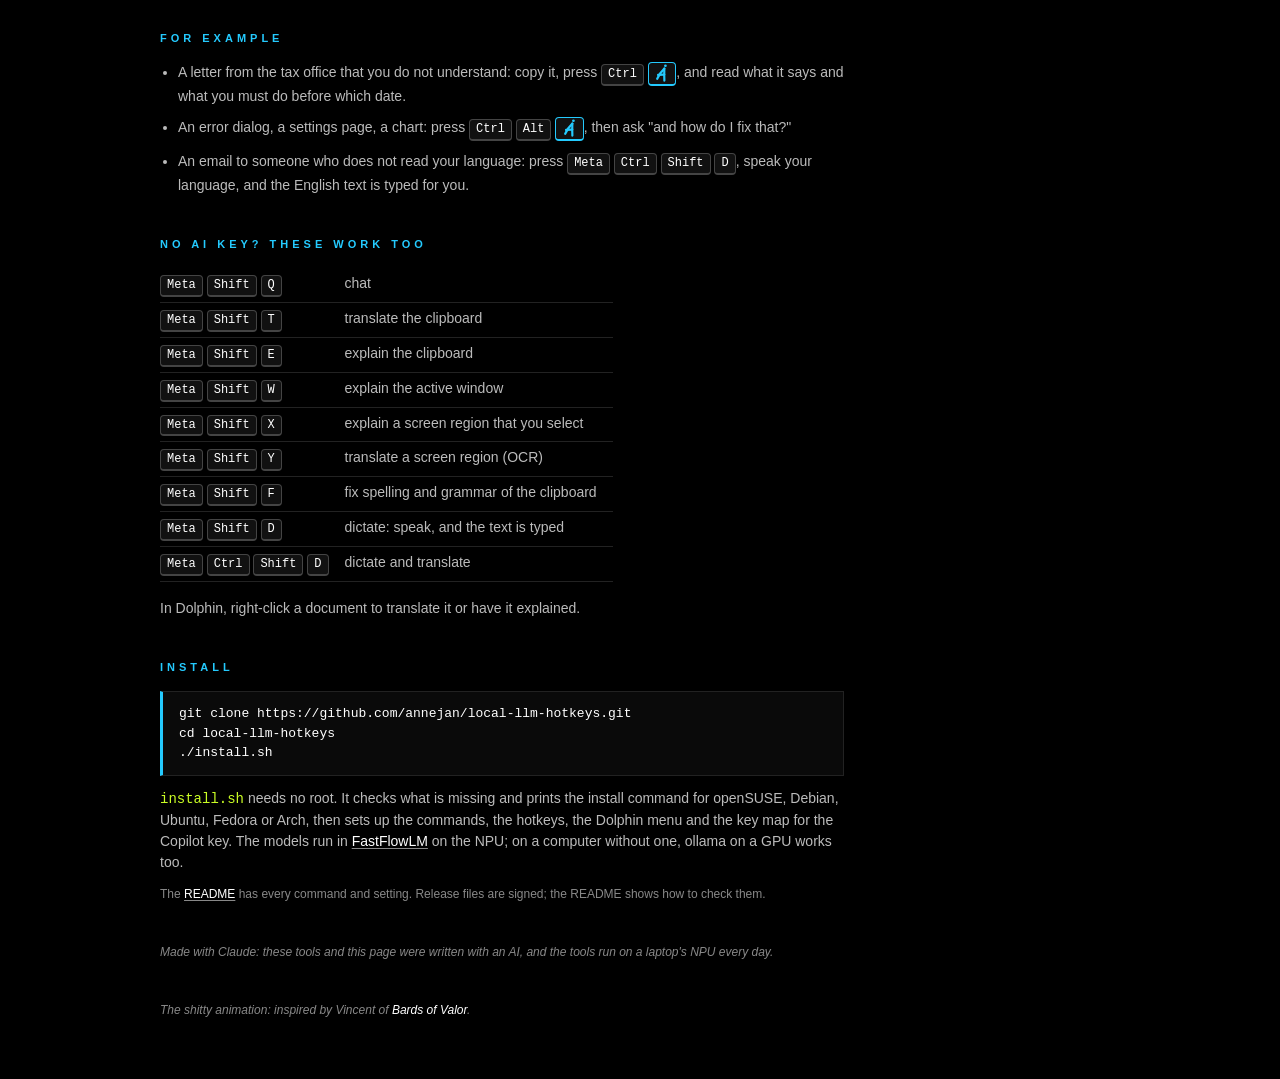
==== commit 2aded73f: "AI key: the translation can be asked about too Translate (Alt+Copilot) opens the chat window now, li" ====
--- a/ai-key/index.html
+++ b/ai-key/index.html
@@ -101,7 +101,7 @@
               <li>
                 <p class="combo"><kbd>Alt</kbd> <kbd class="ai" title="Copilot key"><span class="glyph" aria-hidden="true"></span><span class="sr">Copilot</span></kbd></p>
                 <h4>Translate</h4>
-                <p>The copied text, translated to your language. A Ukrainian article, a German invoice, a Japanese error message.</p>
+                <p>The copied text, translated to your language. A Ukrainian article, a German invoice, a Japanese error message. Then ask about it: "what does this word mean?"</p>
               </li>
               <li>
                 <p class="combo"><kbd>Ctrl</kbd> <kbd class="ai" title="Copilot key"><span class="glyph" aria-hidden="true"></span><span class="sr">Copilot</span></kbd></p>
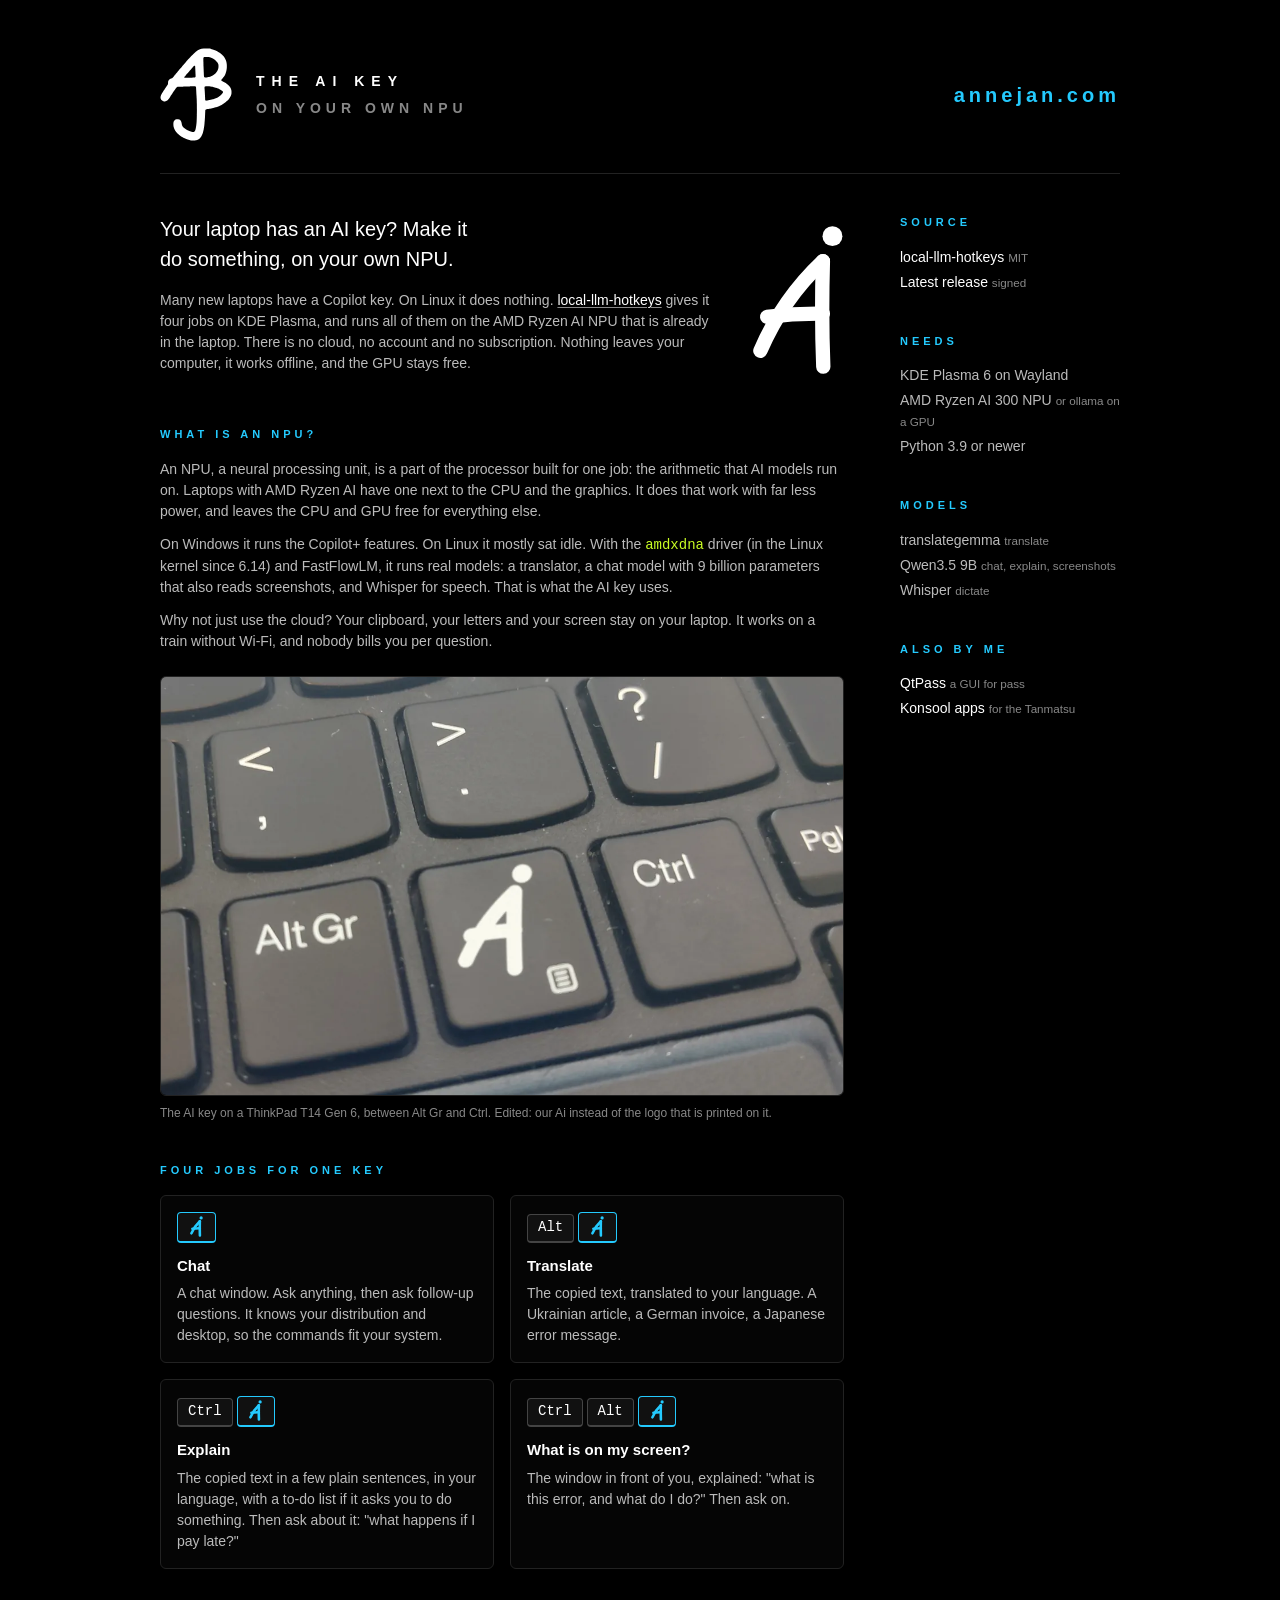
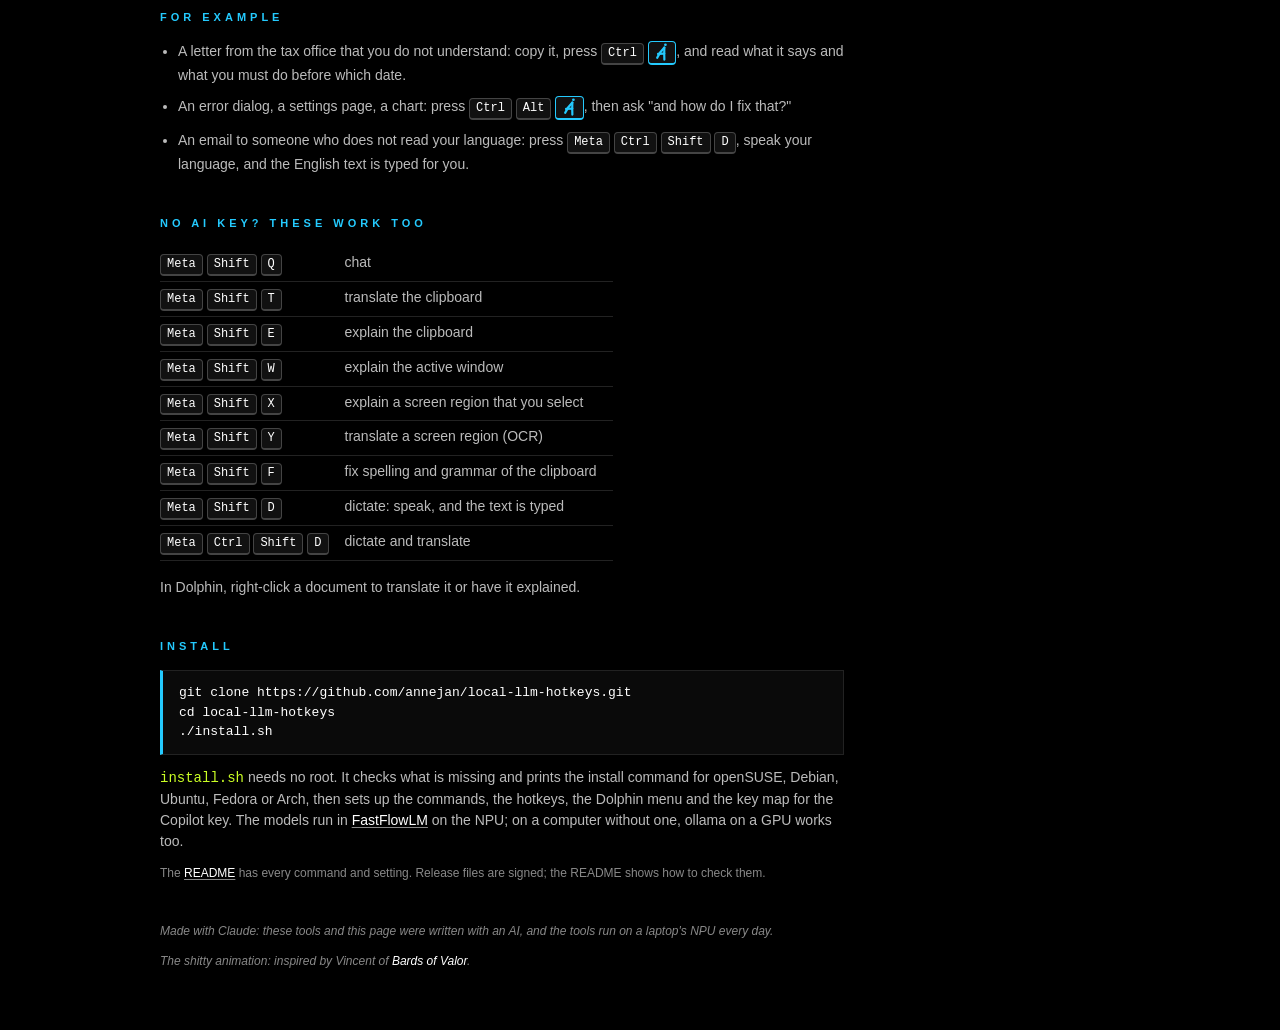
==== commit a91ef0bf: "Front page: the monogram draws itself, now and then and on #draw fx/ajb-draw.js, loaded in the home " ====
--- a/ai-key/index.html
+++ b/ai-key/index.html
@@ -61,7 +61,7 @@
   <body class="cv app">
     <div class="page">
       <header>
-        <a href="/" id="home" class="fade" title="Home"><img src="/ajb.svg" width="603" height="781" alt="Anne Jan Brouwer – home" /></a>
+        <a href="/#draw" id="home" class="fade" title="Home"><img src="/ajb.svg" width="603" height="781" alt="Anne Jan Brouwer – home" /></a>
         <div>
           <h1>The AI key</h1>
           <h2>On your own NPU</h2>
@@ -101,7 +101,7 @@
               <li>
                 <p class="combo"><kbd>Alt</kbd> <kbd class="ai" title="Copilot key"><span class="glyph" aria-hidden="true"></span><span class="sr">Copilot</span></kbd></p>
                 <h4>Translate</h4>
-                <p>The copied text, translated to your language. A Ukrainian article, a German invoice, a Japanese error message. Then ask about it: "what does this word mean?"</p>
+                <p>The copied text, translated to your language. A Ukrainian article, a German invoice, a Japanese error message.</p>
               </li>
               <li>
                 <p class="combo"><kbd>Ctrl</kbd> <kbd class="ai" title="Copilot key"><span class="glyph" aria-hidden="true"></span><span class="sr">Copilot</span></kbd></p>
--- a/style.css
+++ b/style.css
@@ -60,6 +60,12 @@
   transition: filter 0.4s;
 }
 #mark:hover { filter: drop-shadow(0 0 12px var(--glow, var(--cyan))); }
+/* The monogram drawing itself (fx/ajb-draw.js): the <img> keeps its place, invisible, and the
+   drawing lies over it, outside the fading card, until the real logo takes over. */
+html.ajb-draw #mark { visibility: hidden; }
+.mark-draw { position: absolute; z-index: 5; overflow: visible; pointer-events: none; }
+.mark-draw path { fill: none; stroke: var(--fg); stroke-linecap: round; stroke-linejoin: round; }
+
 #mark.boing { animation: boing 0.4s ease; }
 @keyframes boing {
   30% { transform: scale(1.12, 0.88); }
--- a/ai-key/ai-key.css
+++ b/ai-key/ai-key.css
@@ -2,6 +2,7 @@
 
 .app .lede { color: var(--fg); font-size: 20px; line-height: 1.5; margin: 0 0 16px; text-wrap: balance; }
 .made { margin-top: 40px; color: var(--muted); font-size: 12px; font-style: italic; }
+.made + .made { margin-top: 4px; }  /* the credit sits right under the first line */
 .note { color: var(--muted); font-size: 12px; }
 
 kbd {
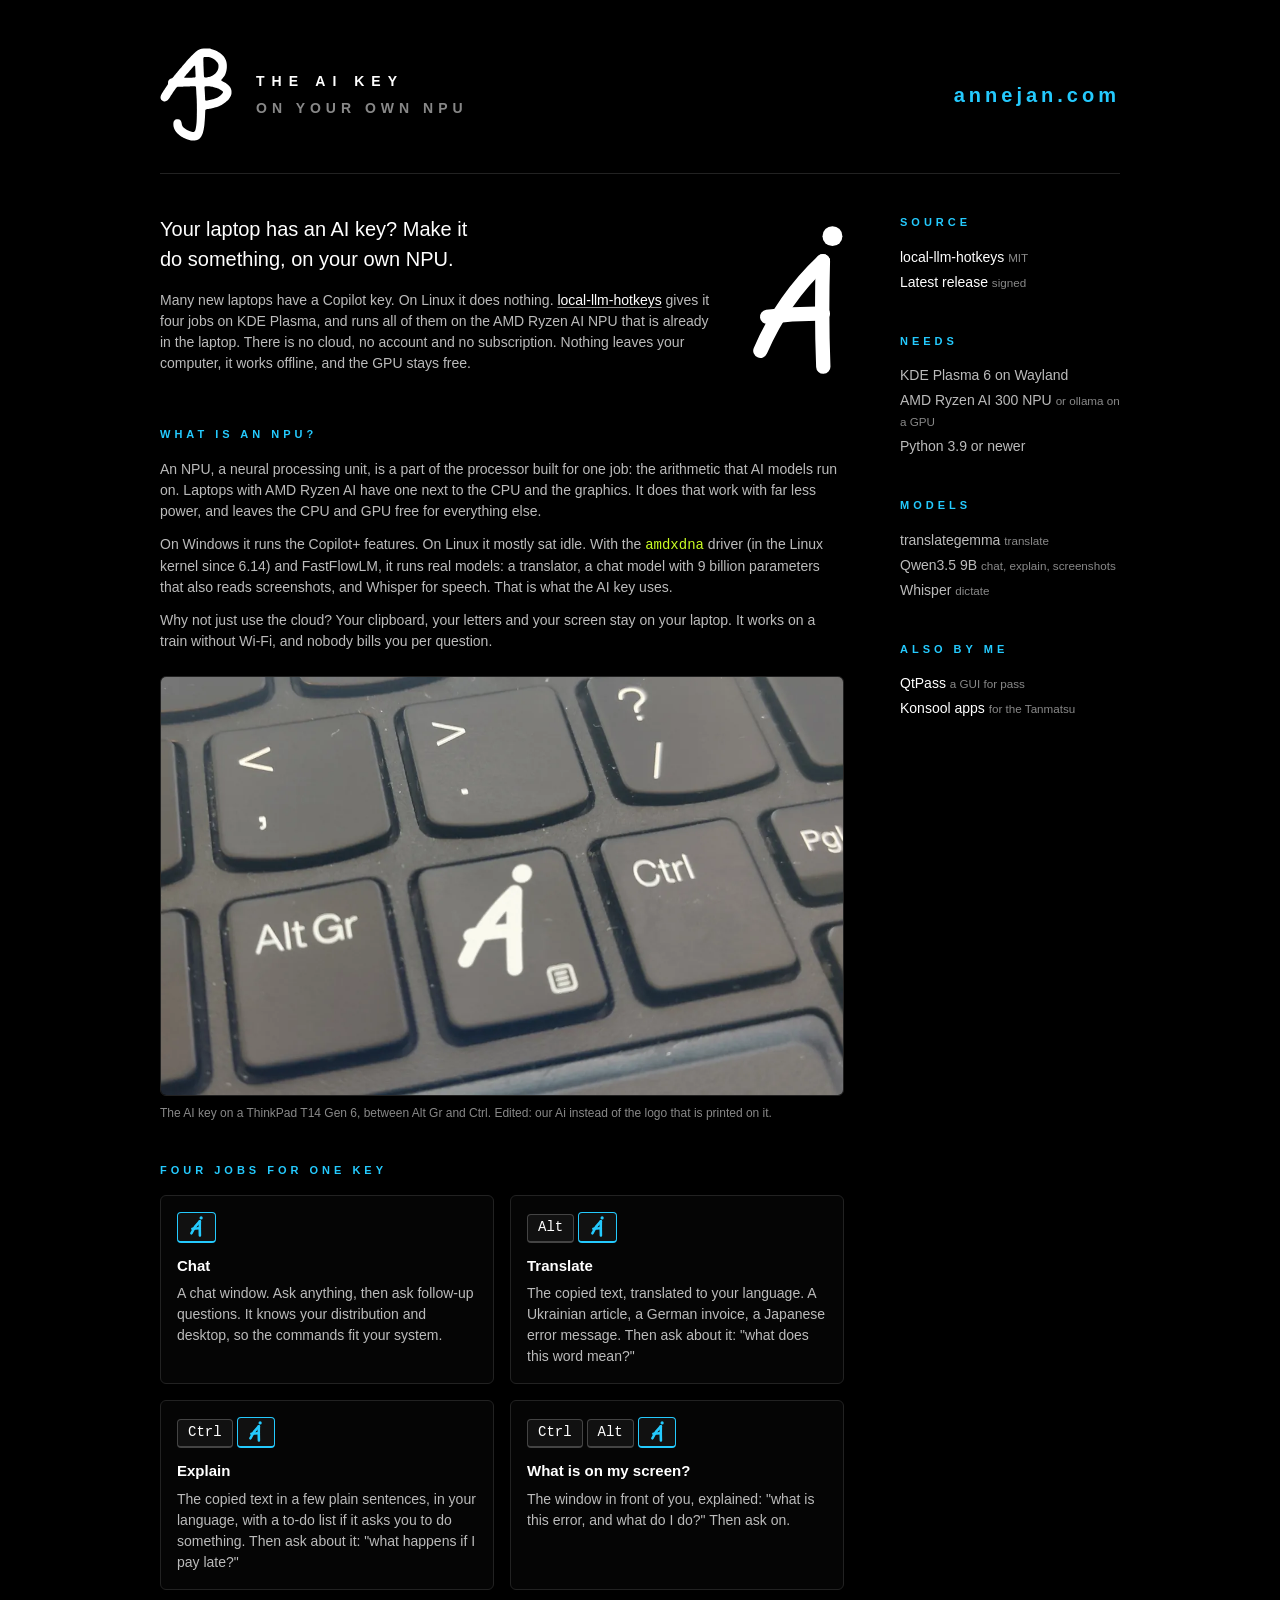
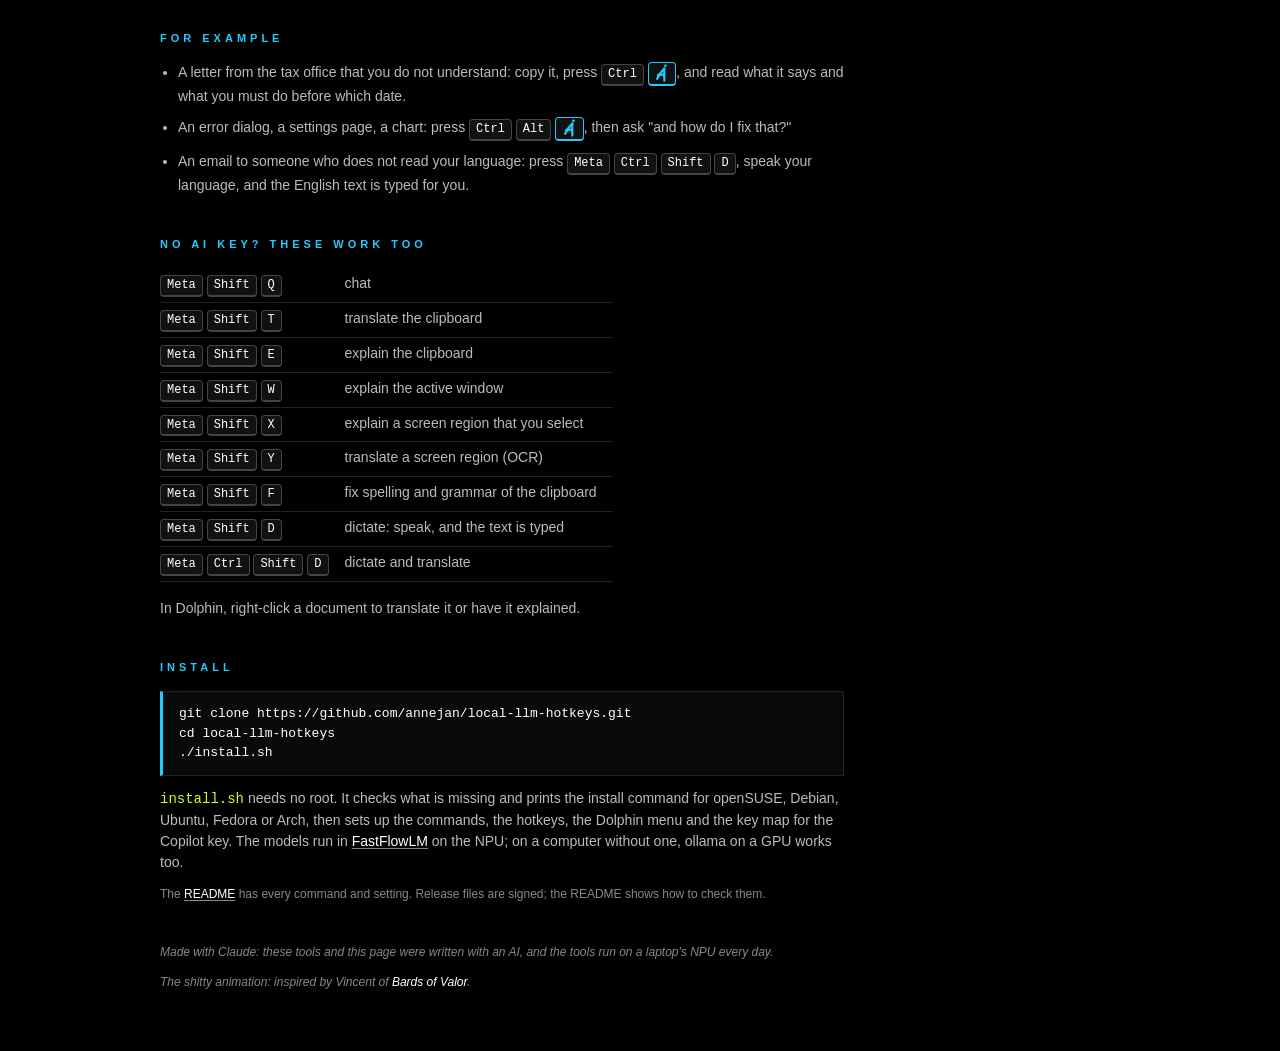
==== commit 22bc8a53: "AI key: the translation can be asked about too (#11) Translate (Alt+Copilot) opens the chat window n" ====
--- a/ai-key/index.html
+++ b/ai-key/index.html
@@ -101,7 +101,7 @@
               <li>
                 <p class="combo"><kbd>Alt</kbd> <kbd class="ai" title="Copilot key"><span class="glyph" aria-hidden="true"></span><span class="sr">Copilot</span></kbd></p>
                 <h4>Translate</h4>
-                <p>The copied text, translated to your language. A Ukrainian article, a German invoice, a Japanese error message.</p>
+                <p>The copied text, translated to your language. A Ukrainian article, a German invoice, a Japanese error message. Then ask about it: "what does this word mean?"</p>
               </li>
               <li>
                 <p class="combo"><kbd>Ctrl</kbd> <kbd class="ai" title="Copilot key"><span class="glyph" aria-hidden="true"></span><span class="sr">Copilot</span></kbd></p>
--- a/style.css
+++ b/style.css
@@ -64,7 +64,16 @@
    drawing lies over it, outside the fading card, until the real logo takes over. */
 html.ajb-draw #mark { visibility: hidden; }
 .mark-draw { position: absolute; z-index: 5; overflow: visible; pointer-events: none; }
-.mark-draw path { fill: none; stroke: var(--fg); stroke-linecap: round; stroke-linejoin: round; }
+.mark-draw path { fill: none; stroke-linejoin: round; }
+.mark-draw .ink { stroke: var(--fg); stroke-linecap: round; }
+/* The hot trail behind the pen, its glow, the glowing tip, and at the end the whole line as a
+   neon tube, all in the neon's cyan. */
+.mark-draw .hot, .mark-draw .halo, .mark-draw .neon { stroke: var(--cyan); }
+.mark-draw .neon { stroke-linecap: round; opacity: 0; }
+.mark-draw .neon .far { opacity: 0.55; }
+.mark-draw .logo { fill: var(--fg); opacity: 0; }
+.mark-draw .tip { fill: #fff; opacity: 0; }
+.mark-draw .tip-glow { fill: var(--cyan); opacity: 0; }
 
 #mark.boing { animation: boing 0.4s ease; }
 @keyframes boing {
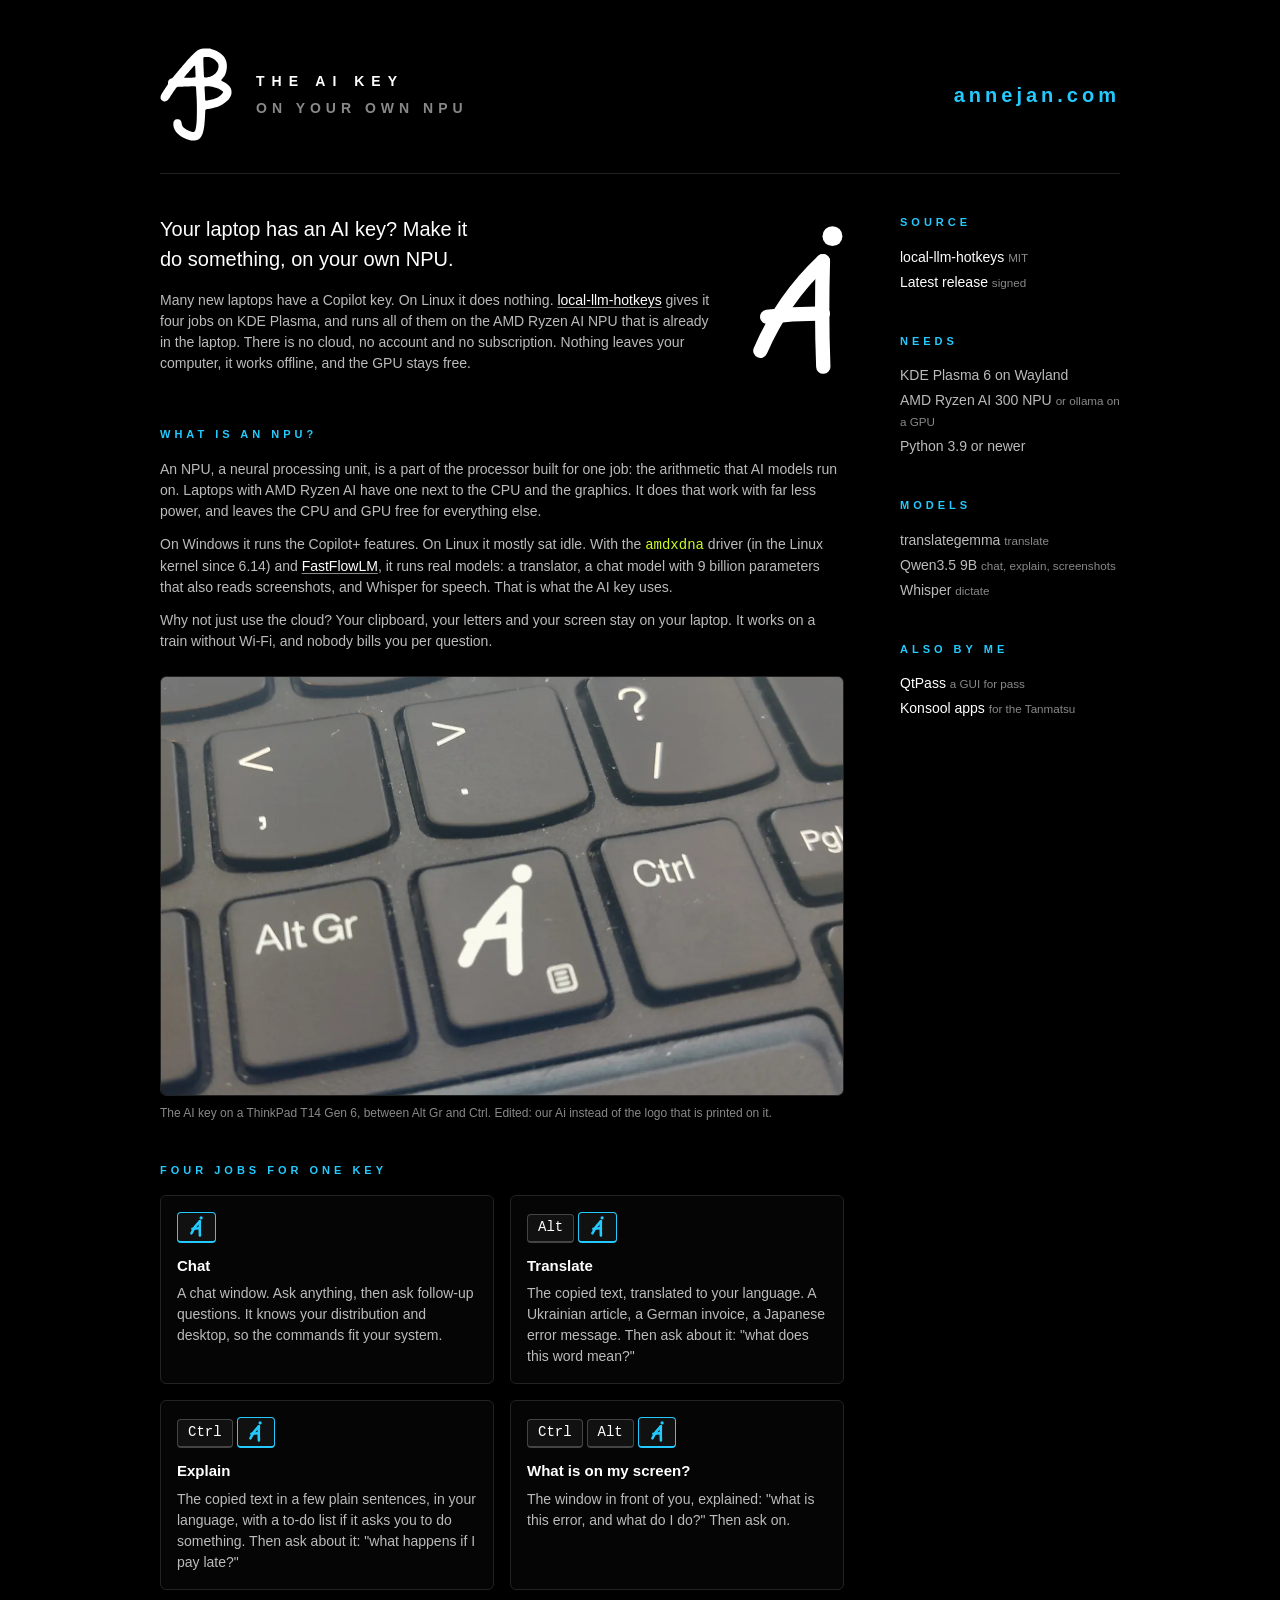
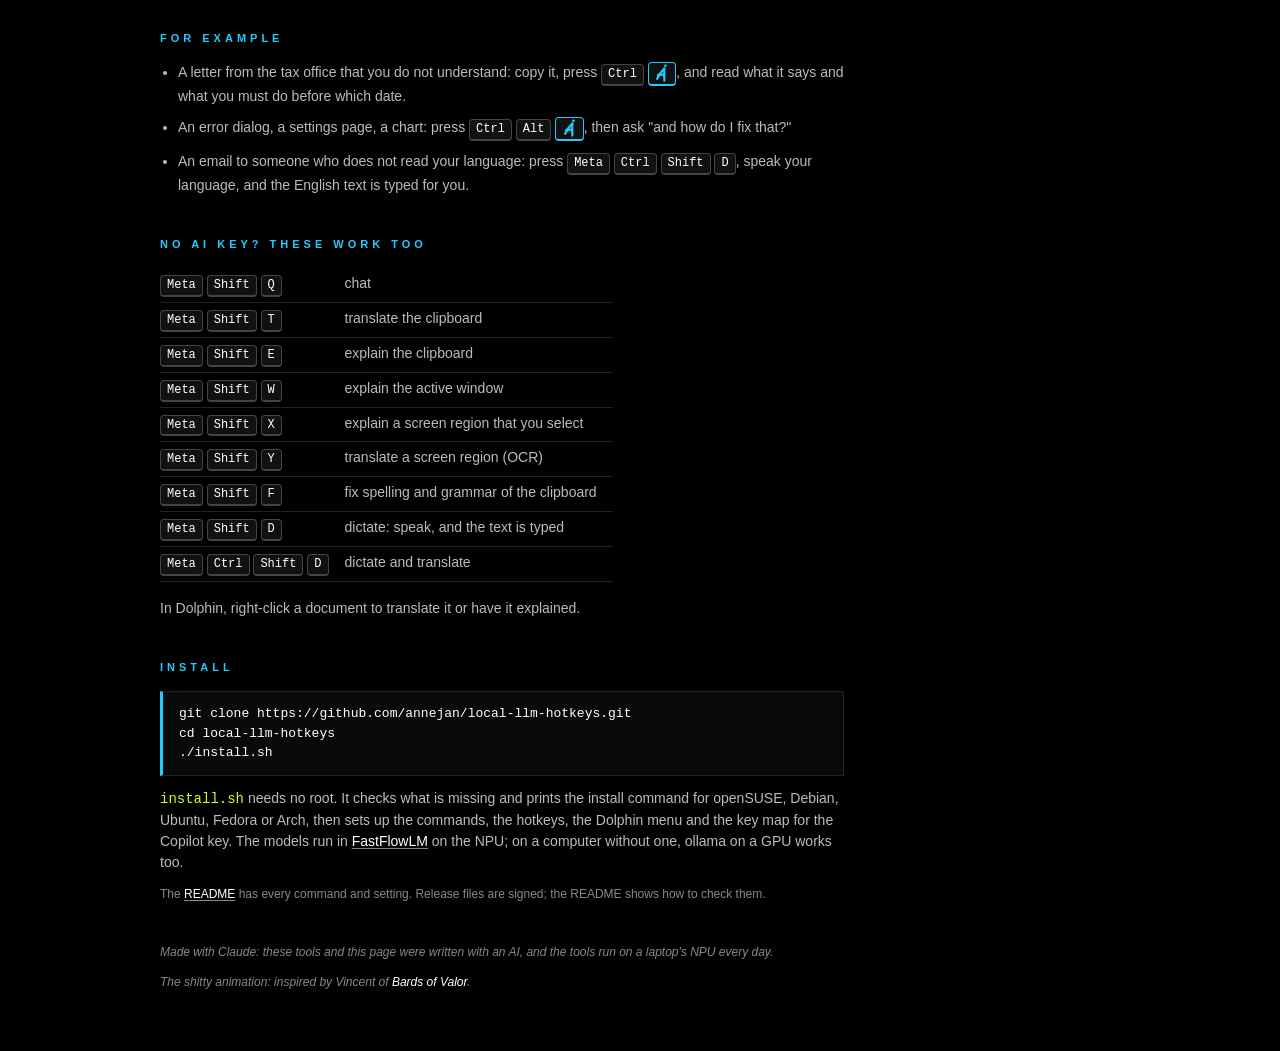
==== commit c8ac5a25: "AI key: link FastFlowLM to its home, fastflowlm.com The NPU paragraph named FastFlowLM without a lin" ====
--- a/ai-key/index.html
+++ b/ai-key/index.html
@@ -82,7 +82,7 @@
           <section class="npu" aria-labelledby="npu-title">
             <h3 id="npu-title">What is an NPU?</h3>
             <p>An NPU, a neural processing unit, is a part of the processor built for one job: the arithmetic that AI models run on. Laptops with AMD Ryzen AI have one next to the CPU and the graphics. It does that work with far less power, and leaves the CPU and GPU free for everything else.</p>
-            <p>On Windows it runs the Copilot+ features. On Linux it mostly sat idle. With the <code>amdxdna</code> driver (in the Linux kernel since 6.14) and FastFlowLM, it runs real models: a translator, a chat model with 9 billion parameters that also reads screenshots, and Whisper for speech. That is what the AI key uses.</p>
+            <p>On Windows it runs the Copilot+ features. On Linux it mostly sat idle. With the <code>amdxdna</code> driver (in the Linux kernel since 6.14) and <a href="https://fastflowlm.com/">FastFlowLM</a>, it runs real models: a translator, a chat model with 9 billion parameters that also reads screenshots, and Whisper for speech. That is what the AI key uses.</p>
             <p>Why not just use the cloud? Your clipboard, your letters and your screen stay on your laptop. It works on a train without Wi-Fi, and nobody bills you per question.</p>
             <figure class="photo">
               <img src="/ai-key/keyboard.webp" srcset="/ai-key/keyboard.webp 1200w, /ai-key/keyboard-2x.webp 2000w" sizes="(max-width: 760px) 100vw, 680px" width="1200" height="736" loading="lazy" alt="A ThinkPad keyboard: Alt Gr, then the AI key with a hand-drawn Ai on it, then Ctrl." />
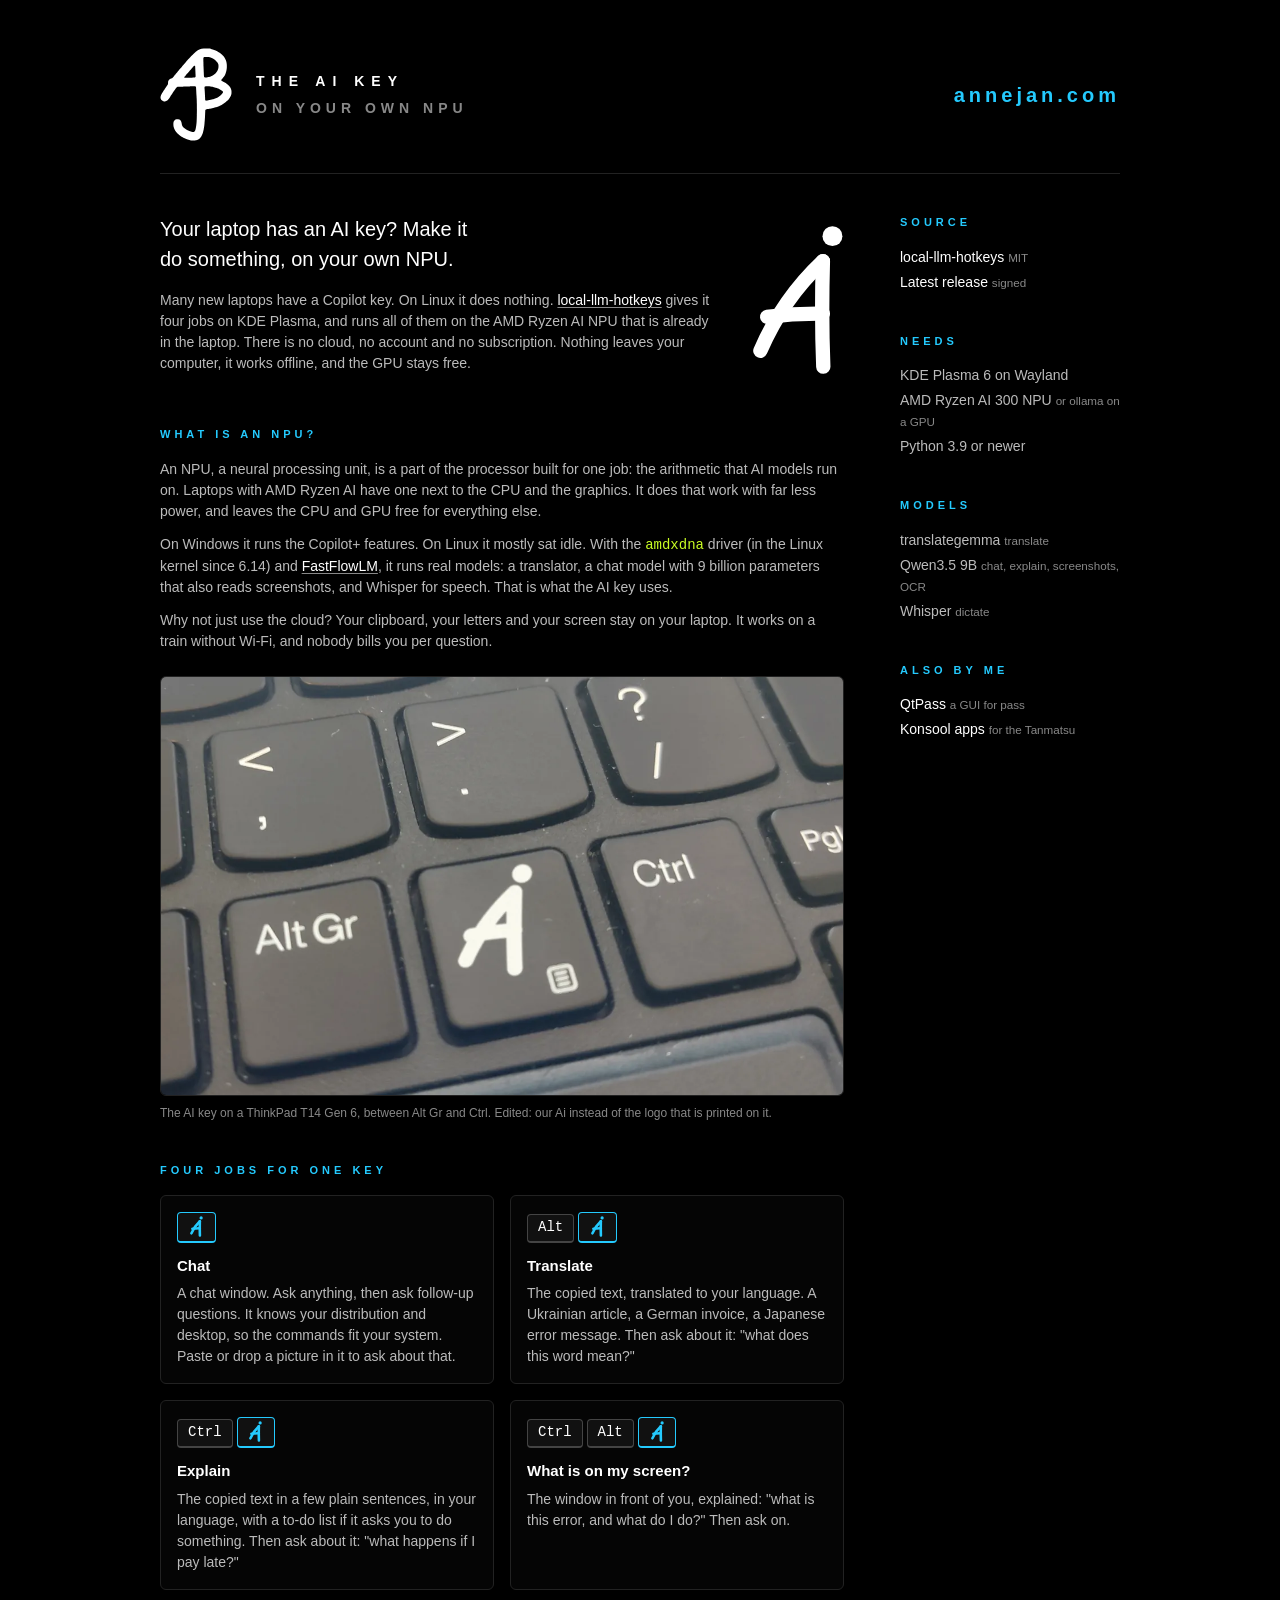
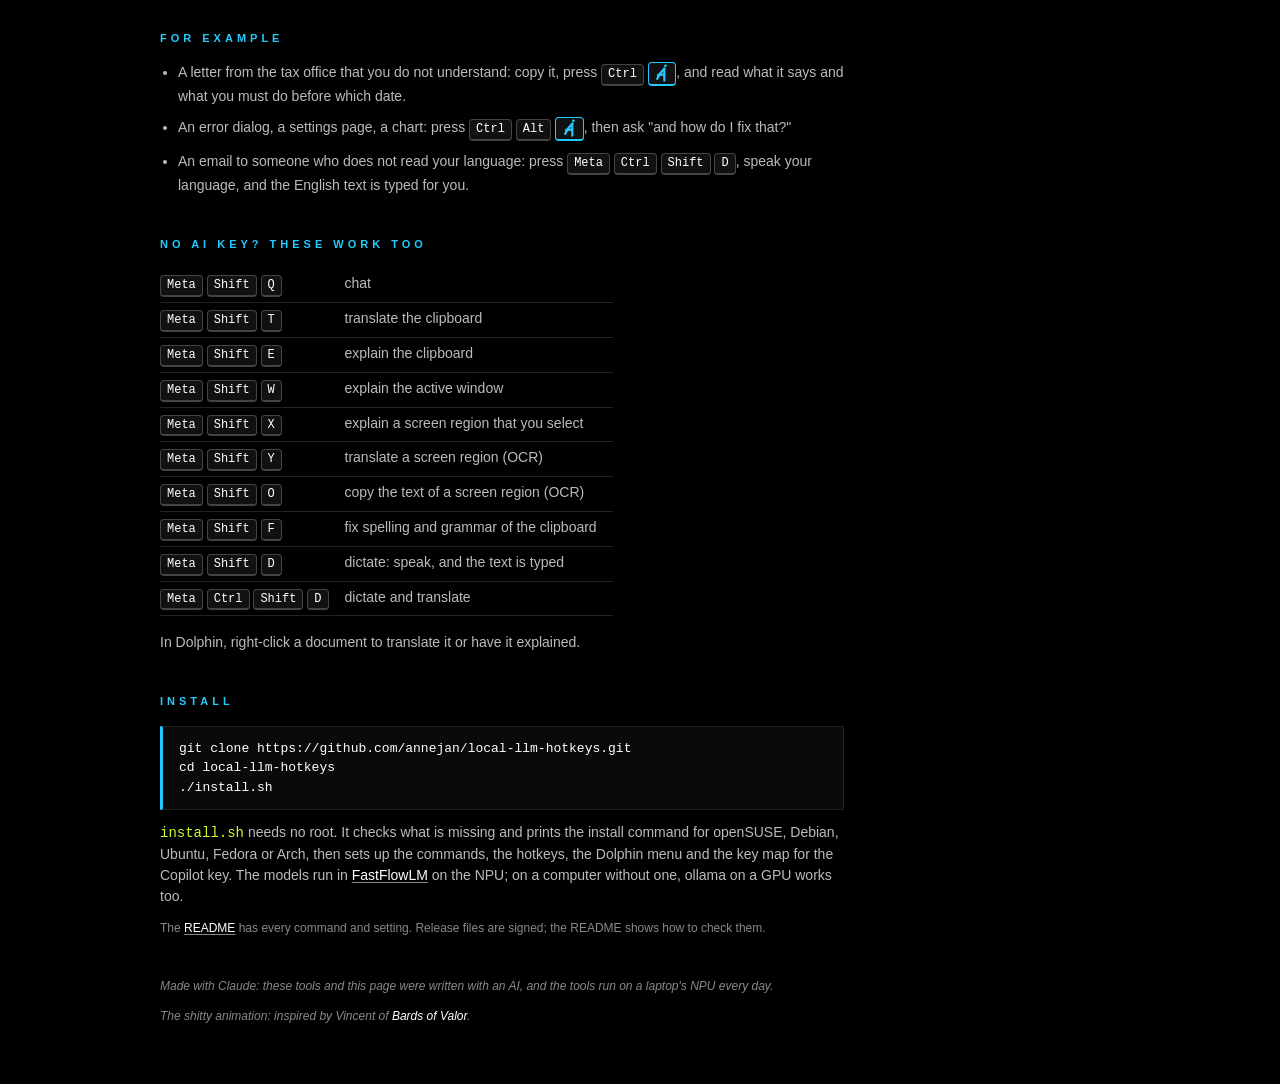
==== commit 8a0388cd: "AI key page: Meta+Shift+O copies the text of a screen region; paste a picture in the chat local-llm-" ====
--- a/ai-key/index.html
+++ b/ai-key/index.html
@@ -96,7 +96,7 @@
               <li>
                 <p class="combo"><kbd class="ai" title="Copilot key"><span class="glyph" aria-hidden="true"></span><span class="sr">Copilot</span></kbd></p>
                 <h4>Chat</h4>
-                <p>A chat window. Ask anything, then ask follow-up questions. It knows your distribution and desktop, so the commands fit your system.</p>
+                <p>A chat window. Ask anything, then ask follow-up questions. It knows your distribution and desktop, so the commands fit your system. Paste or drop a picture in it to ask about that.</p>
               </li>
               <li>
                 <p class="combo"><kbd>Alt</kbd> <kbd class="ai" title="Copilot key"><span class="glyph" aria-hidden="true"></span><span class="sr">Copilot</span></kbd></p>
@@ -134,6 +134,7 @@
               <tr><th><kbd>Meta</kbd> <kbd>Shift</kbd> <kbd>W</kbd></th><td>explain the active window</td></tr>
               <tr><th><kbd>Meta</kbd> <kbd>Shift</kbd> <kbd>X</kbd></th><td>explain a screen region that you select</td></tr>
               <tr><th><kbd>Meta</kbd> <kbd>Shift</kbd> <kbd>Y</kbd></th><td>translate a screen region (OCR)</td></tr>
+              <tr><th><kbd>Meta</kbd> <kbd>Shift</kbd> <kbd>O</kbd></th><td>copy the text of a screen region (OCR)</td></tr>
               <tr><th><kbd>Meta</kbd> <kbd>Shift</kbd> <kbd>F</kbd></th><td>fix spelling and grammar of the clipboard</td></tr>
               <tr><th><kbd>Meta</kbd> <kbd>Shift</kbd> <kbd>D</kbd></th><td>dictate: speak, and the text is typed</td></tr>
               <tr><th><kbd>Meta</kbd> <kbd>Ctrl</kbd> <kbd>Shift</kbd> <kbd>D</kbd></th><td>dictate and translate</td></tr>
@@ -174,7 +175,7 @@
             <h3>Models</h3>
             <ul>
               <li>translategemma <small>translate</small></li>
-              <li>Qwen3.5 9B <small>chat, explain, screenshots</small></li>
+              <li>Qwen3.5 9B <small>chat, explain, screenshots, OCR</small></li>
               <li>Whisper <small>dictate</small></li>
             </ul>
           </section>
--- a/style.css
+++ b/style.css
@@ -75,6 +75,64 @@
 .mark-draw .tip { fill: #fff; opacity: 0; }
 .mark-draw .tip-glow { fill: var(--cyan); opacity: 0; }
 
+/* Trace the AJB (fx/trace.js): the logo a faint guide, a canvas over it to draw on with a neon pen
+   as wide as the logo's line, its tip following the pointer, and the score under it. Holding the
+   logo starts it, so no image menu or drag on a long press. */
+#mark { -webkit-touch-callout: none; -webkit-user-drag: none; user-select: none; }
+html.ajb-trace #mark { opacity: 0.16; transition: opacity 0.4s; }
+.trace {
+  position: absolute;
+  z-index: 5;
+  touch-action: none;
+  cursor: none;
+  filter: drop-shadow(0 0 2px #fff) drop-shadow(0 0 8px var(--cyan));
+  transition: opacity 0.6s;
+}
+.trace.dim { opacity: 0.5; filter: none; }
+.trace.lit { animation: trace-lit 1.2s forwards; }
+@keyframes trace-lit {
+  0%, 12%, 30%, 44% { filter: none; opacity: 0.45; }
+  8%, 22%, 38%, 100% { filter: drop-shadow(0 0 3px #fff) drop-shadow(0 0 10px var(--cyan)) drop-shadow(0 0 26px var(--cyan)); opacity: 1; }
+}
+.trace.gone, .trace-say.gone { opacity: 0; }
+.trace-tip {
+  position: absolute;
+  left: 0;
+  top: 0;
+  z-index: 6;
+  border-radius: 50%;
+  background: #fff;
+  box-shadow: 0 0 10px 2px var(--cyan);
+  pointer-events: none;
+  opacity: 0;
+}
+.trace-tip.on { opacity: 0.3; }
+.trace-tip.down { opacity: 1; box-shadow: 0 0 14px 5px var(--cyan); }
+.trace-say {
+  position: absolute;
+  z-index: 6;
+  margin: 0;
+  transform: translateY(-100%);
+  pointer-events: none;
+  text-align: center;
+  font-size: 13px;
+  line-height: 1.5;
+  letter-spacing: 1px;
+  color: var(--fg);
+  text-shadow: 0 0 4px var(--bg), 0 0 8px var(--bg);
+  transition: opacity 0.6s;
+}
+.trace-say b {
+  display: block;
+  font-size: 40px;
+  letter-spacing: 2px;
+  color: #e8fbff;
+  text-shadow: 0 0 2px #fff, 0 0 8px var(--cyan), 0 0 18px var(--cyan);
+}
+@media (prefers-reduced-motion: reduce) {
+  .trace.lit { animation: none; filter: drop-shadow(0 0 3px #fff) drop-shadow(0 0 10px var(--cyan)); }
+}
+
 #mark.boing { animation: boing 0.4s ease; }
 @keyframes boing {
   30% { transform: scale(1.12, 0.88); }
